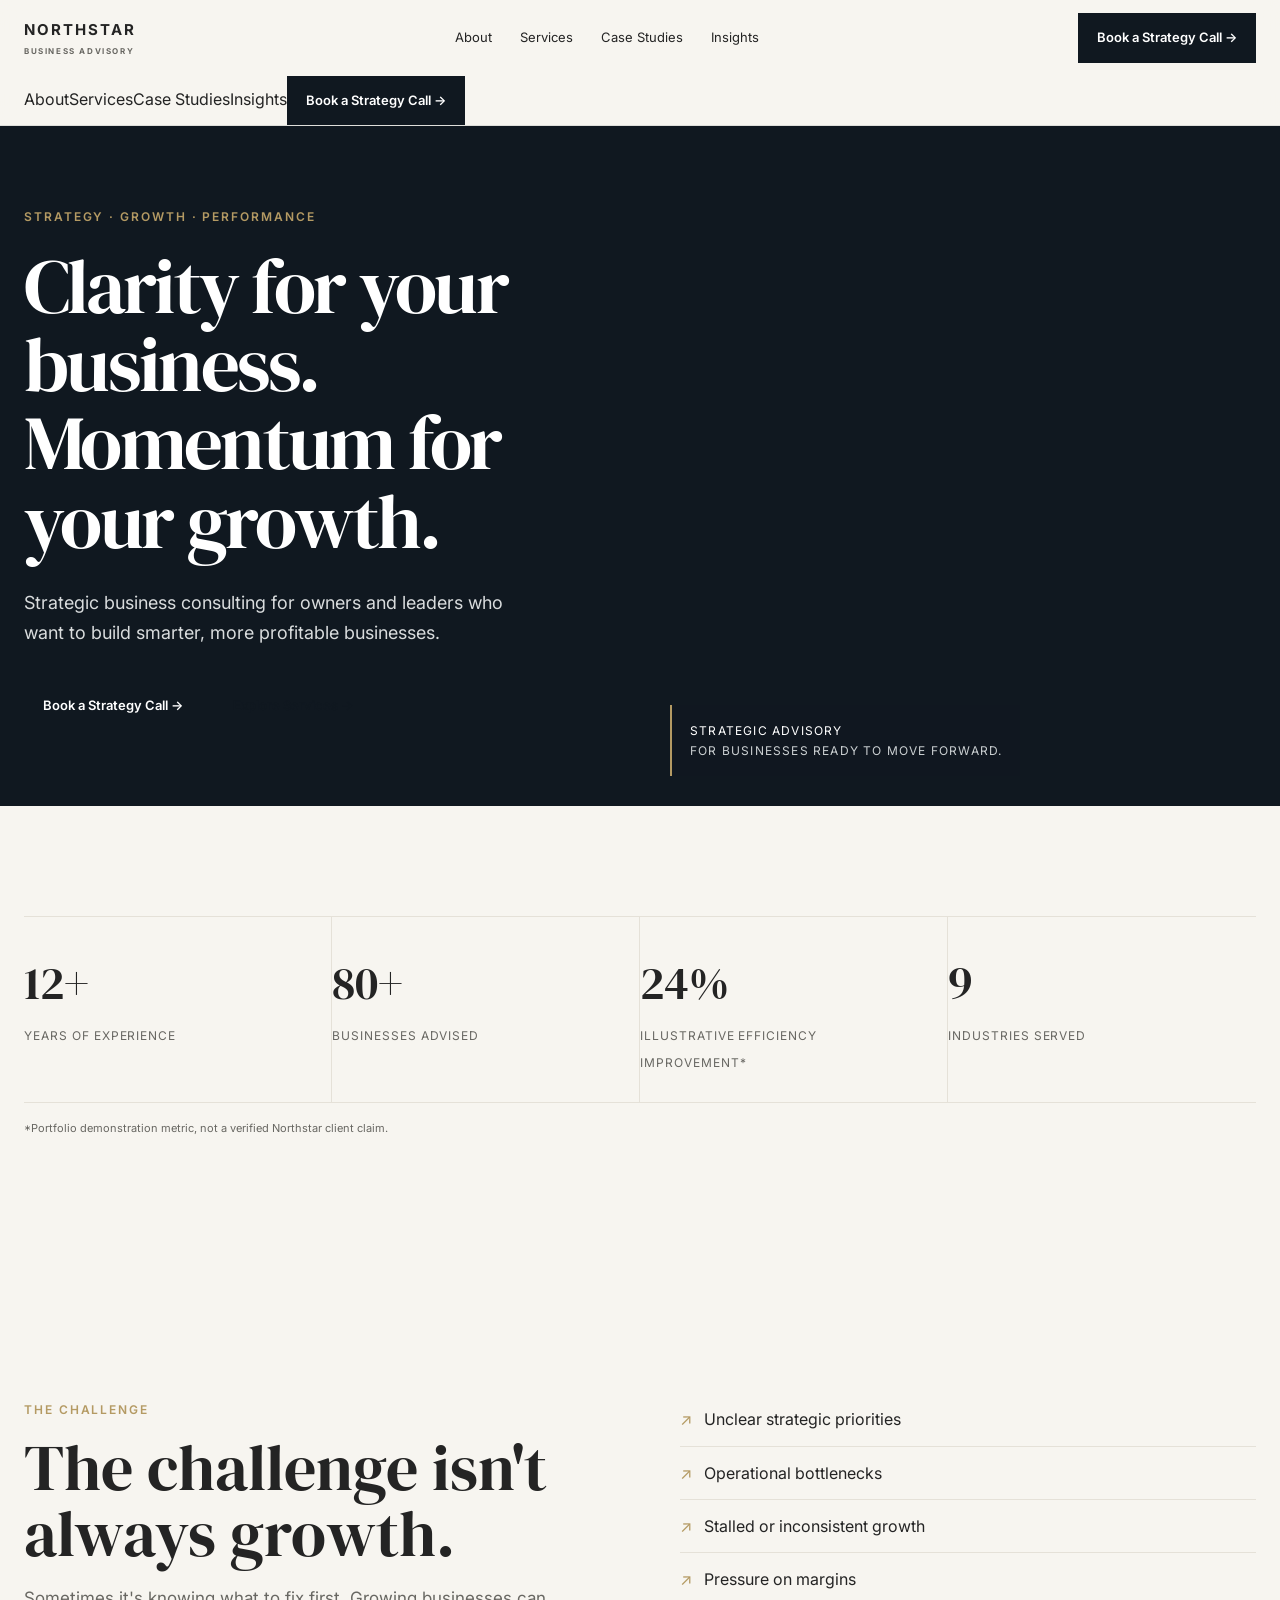
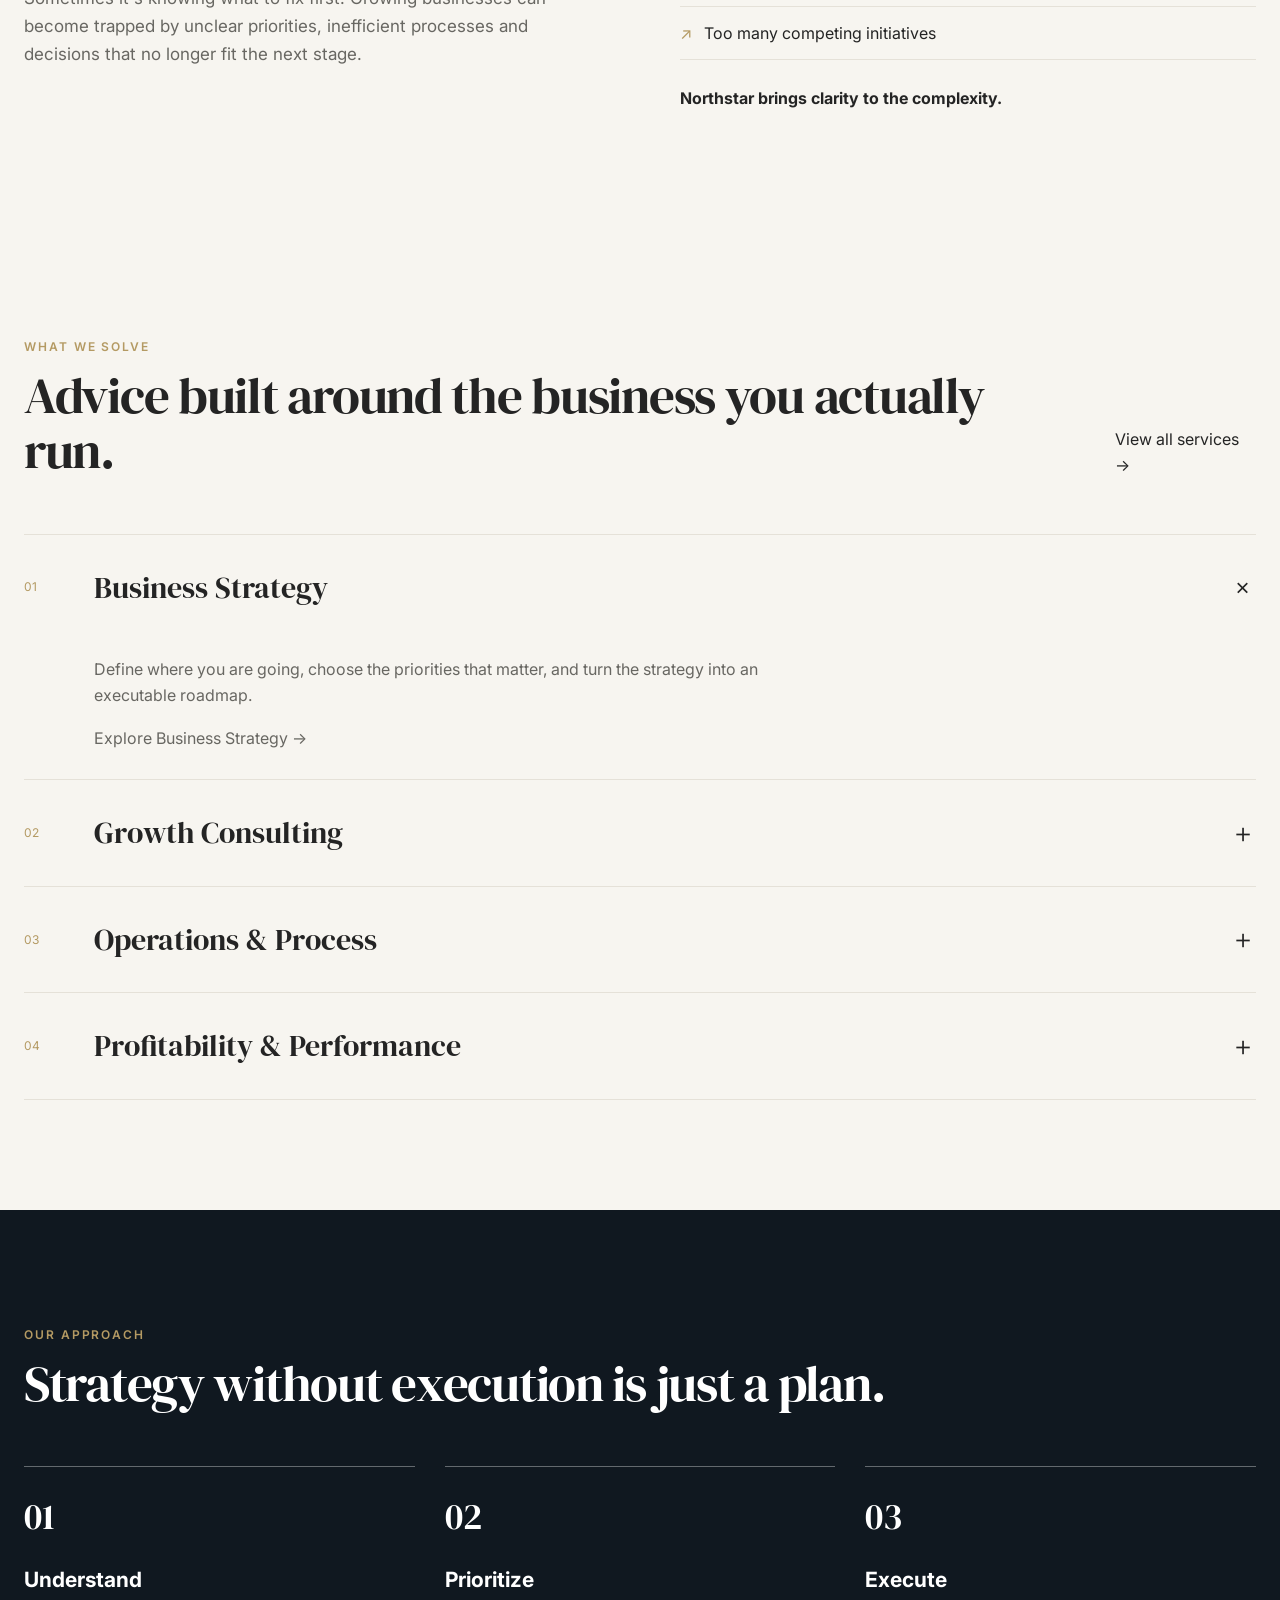
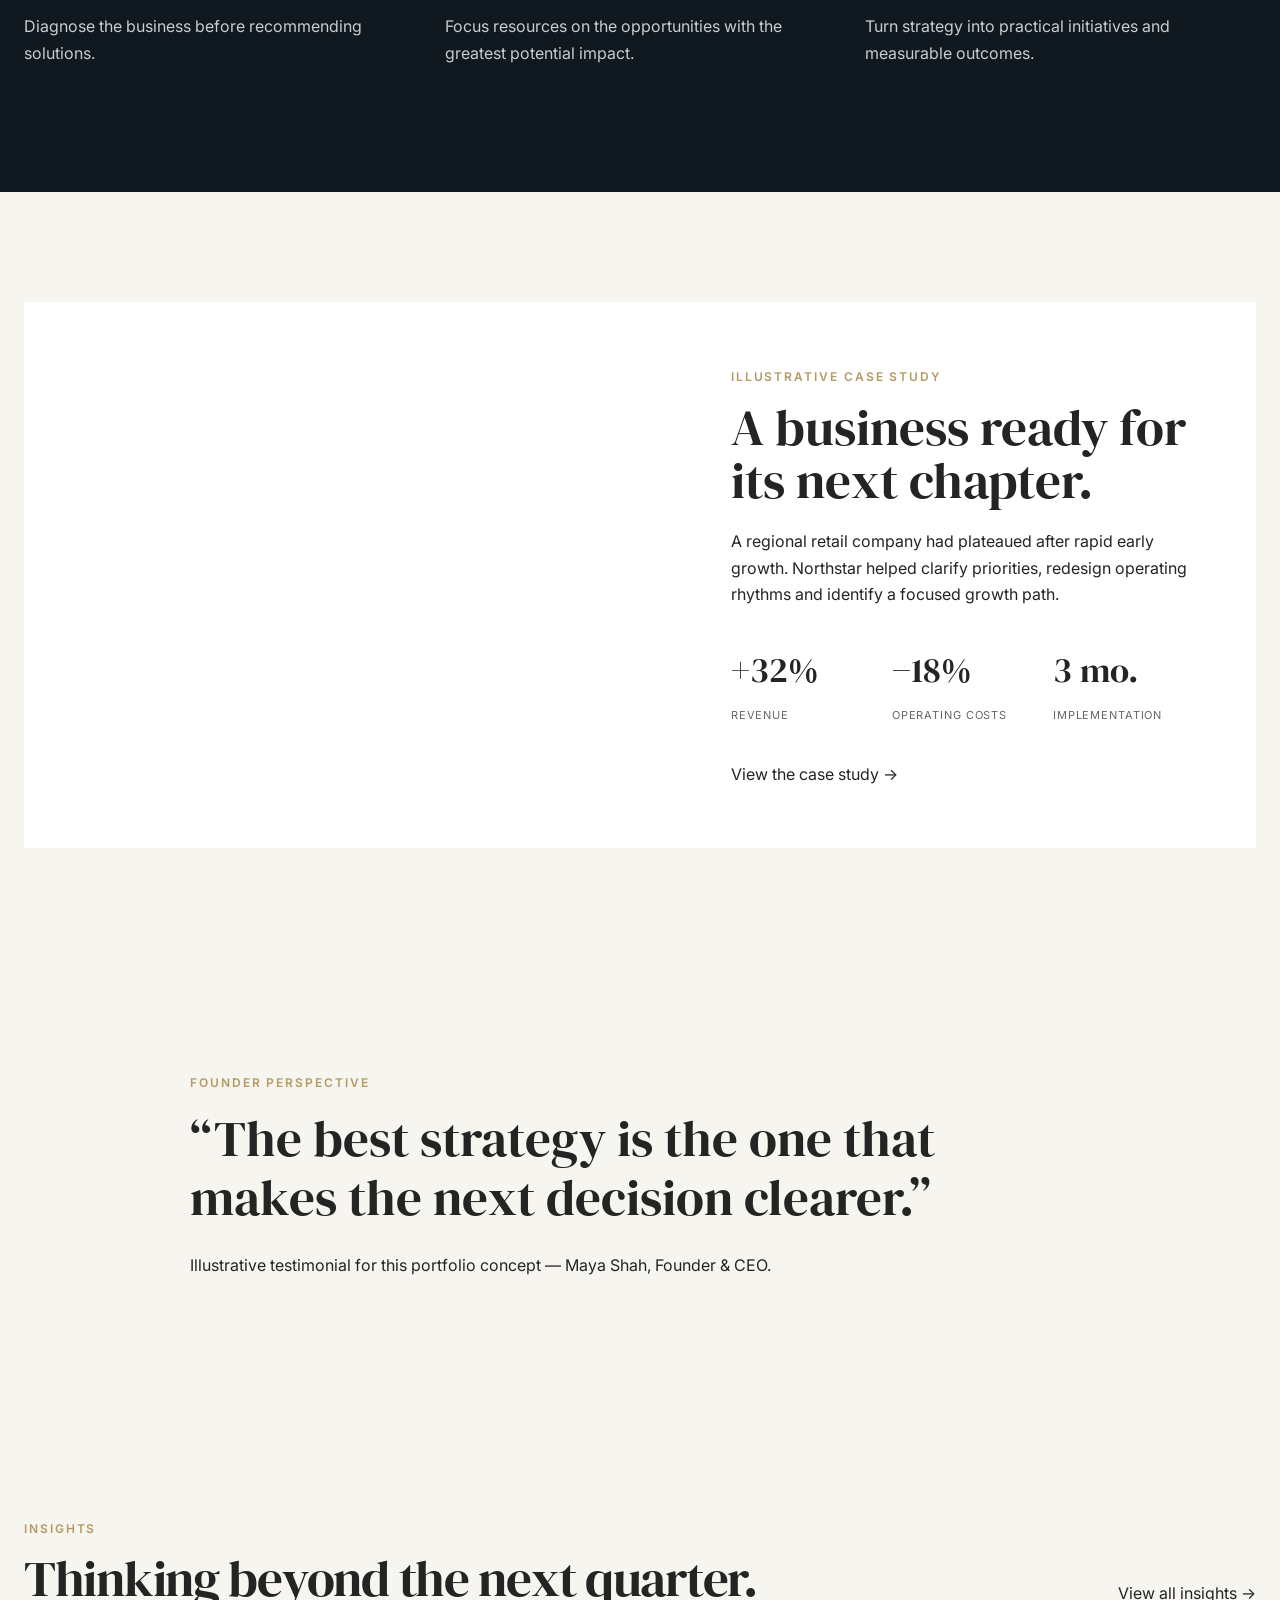
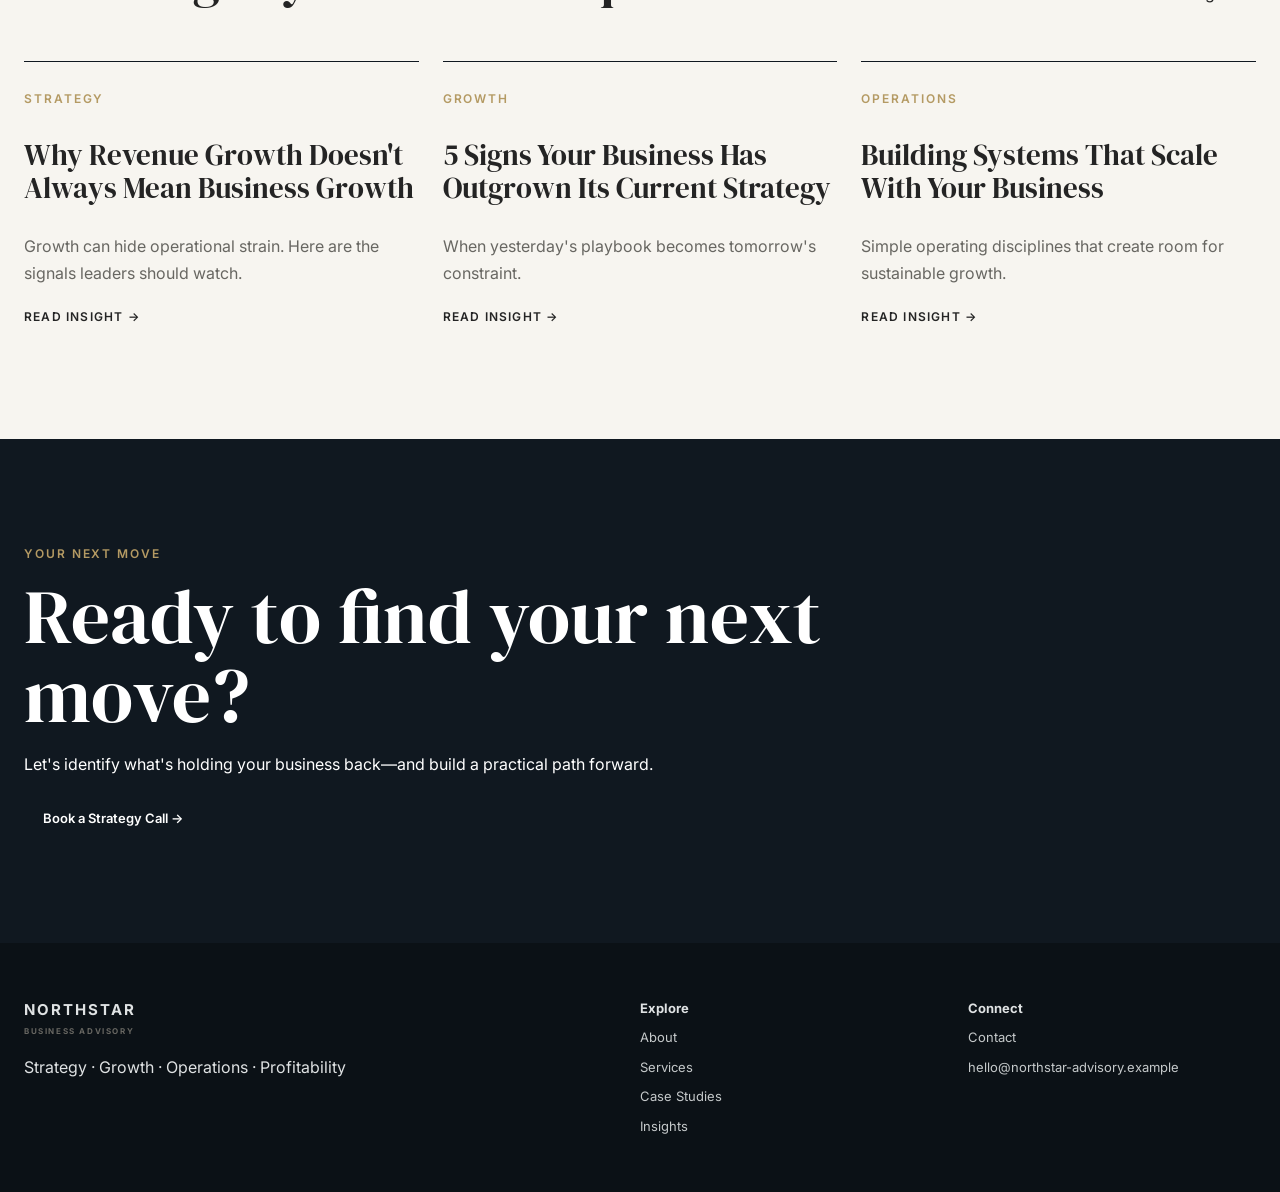
==== index.html @ f5d0fd10 "Add files via upload" ====
<!doctype html><html lang="en"><head><meta charset="utf-8"><meta name="viewport" content="width=device-width,initial-scale=1"><title>Home | Northstar Business Advisory</title><meta name="description" content="Strategic business consulting for growing businesses."><meta property="og:title" content="Home | Northstar Business Advisory"><meta property="og:description" content="Strategic guidance for ambitious businesses ready to move forward."><meta property="og:image" content="https://images.unsplash.com/photo-1497366811353-6870744d04b2?auto=format&fit=crop&w=1200&q=80"><link rel="icon" href="data:image/svg+xml,%3Csvg xmlns='http://www.w3.org/2000/svg' viewBox='0 0 100 100'%3E%3Crect width='100' height='100' fill='%23101820'/%3E%3Cpath d='M50 12l7 31 31 7-31 7-7 31-7-31-31-7 31-7z' fill='%23b49a63'/%3E%3C/svg%3E"><link rel="stylesheet" href="styles.css"></head><body><header class="site-nav"><div class="container nav-inner"><a class="brand" href="index.html">NORTHSTAR<small>BUSINESS ADVISORY</small></a><nav class="nav-links"><a href="about.html" class="">About</a><a href="services.html" class="">Services</a><a href="case-studies.html" class="">Case Studies</a><a href="insights.html" class="">Insights</a></nav><a class="nav-cta" href="contact.html">Book a Strategy Call →</a><button class="menu" aria-expanded="false" aria-label="Open menu">☰</button></div><div class="container mobile-menu"><a href="about.html">About</a><a href="services.html">Services</a><a href="case-studies.html">Case Studies</a><a href="insights.html">Insights</a><a class="btn" href="contact.html">Book a Strategy Call →</a></div></header><main><section class="hero"><div class="hero-grid"><div class="hero-copy"><div class="hero-copy-inner container"><span class="eyebrow">Strategy · Growth · Performance</span><h1 class="serif">Clarity for your business.<br>Momentum for your growth.</h1><p>Strategic business consulting for owners and leaders who want to build smarter, more profitable businesses.</p><div class="actions"><a class="btn" href="contact.html">Book a Strategy Call →</a><a class="btn secondary" href="services.html">Explore Services →</a></div></div></div><div class="hero-art"><div class="hero-tag">Strategic Advisory<br><span style="color:#cbd0d2">For businesses ready to move forward.</span></div></div></div></section><section class="section"><div class="container"><div class="stats"><div class="stat"><strong>12+</strong><span>Years of experience</span></div><div class="stat"><strong>80+</strong><span>Businesses advised</span></div><div class="stat"><strong>24%</strong><span>Illustrative efficiency improvement*</span></div><div class="stat"><strong>9</strong><span>Industries served</span></div></div><p class="footnote">*Portfolio demonstration metric, not a verified Northstar client claim.</p></div></section><section class="section"><div class="container problem"><div><span class="eyebrow">The challenge</span><h2 class="serif">The challenge isn't always growth.</h2><p>Sometimes it's knowing what to fix first. Growing businesses can become trapped by unclear priorities, inefficient processes and decisions that no longer fit the next stage.</p></div><div><ul><li>Unclear strategic priorities</li><li>Operational bottlenecks</li><li>Stalled or inconsistent growth</li><li>Pressure on margins</li><li>Too many competing initiatives</li></ul><strong>Northstar brings clarity to the complexity.</strong></div></div></section><section class="section"><div class="container"><div class="section-head"><div><span class="eyebrow">What we solve</span><h2 class="serif">Advice built around the business you actually run.</h2></div><a href="services.html">View all services →</a></div><div class="services"><div class="service" aria-expanded="true"><button type="button"><span class="num">01</span><h3>Business Strategy</h3><span class="arrow">＋</span></button><div class="service-panel"><p>Define where you are going, choose the priorities that matter, and turn the strategy into an executable roadmap.</p><a href="services.html">Explore Business Strategy →</a></div></div><div class="service" aria-expanded="false"><button type="button"><span class="num">02</span><h3>Growth Consulting</h3><span class="arrow">＋</span></button><div class="service-panel"><p>Identify the highest-leverage opportunities for revenue growth, market expansion and customer development.</p><a href="services.html">Explore Growth Consulting →</a></div></div><div class="service" aria-expanded="false"><button type="button"><span class="num">03</span><h3>Operations & Process</h3><span class="arrow">＋</span></button><div class="service-panel"><p>Build practical systems that reduce friction, improve accountability and make the business easier to scale.</p><a href="services.html">Explore Operations & Process →</a></div></div><div class="service" aria-expanded="false"><button type="button"><span class="num">04</span><h3>Profitability & Performance</h3><span class="arrow">＋</span></button><div class="service-panel"><p>Connect commercial decisions to the numbers that matter and uncover opportunities to strengthen margins.</p><a href="services.html">Explore Profitability & Performance →</a></div></div></div></div></section><section class="section dark"><div class="container"><div class="section-head"><div><span class="eyebrow">Our approach</span><h2 class="serif">Strategy without execution is just a plan.</h2></div></div><div class="steps"><div class="step"><strong>01</strong><h3>Understand</h3><p>Diagnose the business before recommending solutions.</p></div><div class="step"><strong>02</strong><h3>Prioritize</h3><p>Focus resources on the opportunities with the greatest potential impact.</p></div><div class="step"><strong>03</strong><h3>Execute</h3><p>Turn strategy into practical initiatives and measurable outcomes.</p></div></div></div></section><section class="section"><div class="container case"><div class="case-img"></div><div class="case-copy"><span class="eyebrow">Illustrative case study</span><h2 class="serif">A business ready for its next chapter.</h2><p>A regional retail company had plateaued after rapid early growth. Northstar helped clarify priorities, redesign operating rhythms and identify a focused growth path.</p><div class="case-results"><div><strong>+32%</strong><span>Revenue</span></div><div><strong>−18%</strong><span>Operating costs</span></div><div><strong>3 mo.</strong><span>Implementation</span></div></div><a href="case-studies.html">View the case study →</a></div></div></section><section class="section"><div class="container testimonial"><span class="eyebrow">Founder perspective</span><blockquote>“The best strategy is the one that makes the next decision clearer.”</blockquote><p>Illustrative testimonial for this portfolio concept — Maya Shah, Founder & CEO.</p></div></section><section class="section"><div class="container"><div class="section-head"><div><span class="eyebrow">Insights</span><h2 class="serif">Thinking beyond the next quarter.</h2></div><a href="insights.html">View all insights →</a></div><div class="articles"><article class="article"><span class="eyebrow">Strategy</span><h3>Why Revenue Growth Doesn't Always Mean Business Growth</h3><p>Growth can hide operational strain. Here are the signals leaders should watch.</p><a href="insights.html">Read insight →</a></article><article class="article"><span class="eyebrow">Growth</span><h3>5 Signs Your Business Has Outgrown Its Current Strategy</h3><p>When yesterday's playbook becomes tomorrow's constraint.</p><a href="insights.html">Read insight →</a></article><article class="article"><span class="eyebrow">Operations</span><h3>Building Systems That Scale With Your Business</h3><p>Simple operating disciplines that create room for sustainable growth.</p><a href="insights.html">Read insight →</a></article></div></div></section><section class="cta"><div class="container"><span class="eyebrow">Your next move</span><h2>Ready to find your next move?</h2><p>Let's identify what's holding your business back—and build a practical path forward.</p><a class="btn" href="contact.html">Book a Strategy Call →</a></div></section></main><footer class="footer"><div class="container footer-grid"><div><div class="brand">NORTHSTAR<small>BUSINESS ADVISORY</small></div><p>Strategy · Growth · Operations · Profitability</p></div><div class="footer-links"><strong>Explore</strong><a href="about.html">About</a><a href="services.html">Services</a><a href="case-studies.html">Case Studies</a><a href="insights.html">Insights</a></div><div class="footer-links"><strong>Connect</strong><a href="contact.html">Contact</a><a href="mailto:hello@northstar-advisory.example">hello@northstar-advisory.example</a></div></div></footer><script src="script.js"></script></body></html>
---- styles.css ----
@import url('https://fonts.googleapis.com/css2?family=DM+Serif+Display&family=Inter:wght@400;500;600;700&display=swap');
:root{--ink:#101820;--ivory:#f7f5f0;--stone:#e5e1d8;--gold:#b49a63;--text:#242424;--muted:#686762;--white:#fff;--max:1280px}*{box-sizing:border-box}html{scroll-behavior:smooth}body{margin:0;background:var(--ivory);color:var(--text);font-family:Inter,system-ui,sans-serif;line-height:1.65}a{color:inherit;text-decoration:none}button,input,select,textarea{font:inherit}.container{width:min(calc(100% - 48px),var(--max));margin:auto}.eyebrow{font-size:12px;letter-spacing:.16em;text-transform:uppercase;color:var(--gold);font-weight:600}.serif{font-family:'DM Serif Display',Georgia,serif}.site-nav{position:sticky;top:0;z-index:50;background:rgba(247,245,240,.94);backdrop-filter:blur(14px);border-bottom:1px solid rgba(16,24,32,.1)}.nav-inner{height:76px;display:flex;align-items:center;justify-content:space-between;gap:24px}.brand{font-weight:700;letter-spacing:.13em;font-size:15px}.brand small{display:block;font-size:8px;letter-spacing:.2em;color:var(--muted);margin-top:2px}.nav-links{display:flex;gap:28px;font-size:13px}.nav-links a:hover{color:var(--gold)}.nav-cta,.btn{display:inline-flex;align-items:center;justify-content:center;gap:10px;padding:13px 18px;background:var(--ink);color:#fff;border:1px solid var(--ink);font-size:13px;font-weight:600;cursor:pointer;transition:.25s}.btn:hover,.nav-cta:hover{transform:translateY(-2px);background:#1d2b36}.btn.secondary{background:transparent;color:var(--ink)}.btn.secondary:hover{background:var(--ink);color:#fff}.menu{display:none;background:none;border:0;font-size:26px}.hero{background:var(--ink);color:#fff;min-height:680px}.hero-grid{display:grid;grid-template-columns:1fr 1fr;min-height:680px}.hero-copy{display:flex;align-items:center;padding:72px 7vw 72px 0}.hero-copy h1{font-size:clamp(52px,6vw,88px);line-height:1.02;font-weight:400;margin:18px 0 28px;letter-spacing:-.035em}.hero-copy p{max-width:580px;color:#d9dcdd;font-size:18px}.actions{display:flex;gap:12px;flex-wrap:wrap;margin-top:34px}.hero-art{background:url('https://images.unsplash.com/photo-1497366811353-6870744d04b2?auto=format&fit=crop&w=1400&q=85') center/cover;position:relative}.hero-art:after{content:'';position:absolute;inset:0;background:linear-gradient(90deg,rgba(16,24,32,.45),rgba(16,24,32,.08))}.hero-tag{position:absolute;z-index:2;left:30px;bottom:30px;padding:16px 18px;border-left:2px solid var(--gold);background:rgba(16,24,32,.78);font-size:12px;letter-spacing:.1em;text-transform:uppercase}.section{padding:110px 0}.section.dark{background:var(--ink);color:#fff}.section-head{display:flex;justify-content:space-between;gap:50px;align-items:end;margin-bottom:55px}.section-head h2{font-size:clamp(38px,4vw,58px);line-height:1.08;font-weight:400;margin:10px 0 0;letter-spacing:-.025em}.section-head p{max-width:520px;color:var(--muted)}.stats{display:grid;grid-template-columns:repeat(4,1fr);border-top:1px solid var(--stone);border-bottom:1px solid var(--stone)}.stat{padding:28px 20px 28px 0;border-right:1px solid var(--stone)}.stat:last-child{border:0}.stat strong{display:block;font-family:'DM Serif Display';font-size:46px;font-weight:400}.stat span{font-size:12px;color:var(--muted);text-transform:uppercase;letter-spacing:.08em}.footnote{font-size:11px;color:var(--muted);margin-top:16px}.problem{display:grid;grid-template-columns:1fr 1fr;gap:80px;align-items:center}.problem h2{font-size:clamp(42px,5vw,70px);line-height:1.03;font-weight:400;margin:14px 0}.problem p{color:var(--muted);font-size:17px}.problem ul{list-style:none;padding:0;margin:25px 0}.problem li{padding:13px 0;border-bottom:1px solid var(--stone)}.problem li:before{content:'↗';color:var(--gold);margin-right:12px}.services{border-top:1px solid var(--stone)}.service{border-bottom:1px solid var(--stone)}.service button{width:100%;padding:28px 0;background:none;border:0;display:grid;grid-template-columns:70px 1fr auto;text-align:left;cursor:pointer;color:inherit;align-items:center}.service .num{color:var(--gold);font-size:12px}.service h3{margin:0;font-family:'DM Serif Display';font-size:30px;font-weight:400}.arrow{font-size:26px;transition:transform .3s}.service[aria-expanded=true] .arrow{transform:rotate(45deg)}.service-panel{display:none;padding:0 70px 28px 70px;color:var(--muted);max-width:850px}.service[aria-expanded=true] .service-panel{display:block}.steps{display:grid;grid-template-columns:repeat(3,1fr);gap:30px}.step{padding-top:20px;border-top:1px solid rgba(255,255,255,.35)}.step strong{font-family:'DM Serif Display';font-size:36px;font-weight:400}.step h3{font-size:21px;margin:16px 0 6px}.step p{color:#c9cdce}.case{display:grid;grid-template-columns:1.05fr .95fr;background:var(--white)}.case-img{min-height:500px;background:url('https://images.unsplash.com/photo-1497366754035-f200968a6e72?auto=format&fit=crop&w=1200&q=85') center/cover}.case-copy{padding:60px}.case-copy h2{font-size:clamp(38px,4vw,58px);line-height:1.05;font-weight:400;margin:12px 0 20px}.case-results{display:grid;grid-template-columns:repeat(3,1fr);gap:18px;margin:35px 0}.case-results strong{font-family:'DM Serif Display';font-size:35px;font-weight:400;display:block}.case-results span{font-size:11px;text-transform:uppercase;letter-spacing:.08em;color:var(--muted)}.testimonial{max-width:900px}.testimonial blockquote{font-family:'DM Serif Display';font-size:clamp(34px,4vw,54px);line-height:1.15;margin:15px 0 25px}.articles{display:grid;grid-template-columns:repeat(3,1fr);gap:24px}.article{border-top:1px solid var(--ink);padding-top:22px}.article h3{font-family:'DM Serif Display';font-size:29px;font-weight:400;line-height:1.12}.article p{color:var(--muted)}.article a{font-size:12px;text-transform:uppercase;letter-spacing:.1em;font-weight:600}.cta{background:var(--ink);color:#fff;padding:100px 0}.cta h2{font-family:'DM Serif Display';font-size:clamp(48px,6vw,78px);line-height:1.03;font-weight:400;max-width:800px;margin:12px 0}.form-wrap{display:grid;grid-template-columns:.8fr 1.2fr;gap:70px}.form{background:#fff;padding:42px}.field{margin-bottom:20px}.field label{display:block;font-size:12px;text-transform:uppercase;letter-spacing:.08em;margin-bottom:7px}.field input,.field select,.field textarea{width:100%;border:1px solid var(--stone);background:var(--ivory);padding:13px 14px;outline:0}.field textarea{min-height:130px;resize:vertical}.footer{background:#0b1116;color:#dfe2e3;padding:55px 0}.footer-grid{display:grid;grid-template-columns:2fr 1fr 1fr;gap:40px}.footer a{color:#c5c9ca}.footer a:hover{color:#fff}.footer-links{display:flex;flex-direction:column;gap:8px;font-size:13px}.page-hero{background:var(--ink);color:#fff;padding:100px 0}.page-hero h1{font-family:'DM Serif Display';font-weight:400;font-size:clamp(52px,7vw,90px);line-height:1;margin:14px 0;max-width:950px}.page-hero p{max-width:650px;color:#cdd1d2;font-size:18px}.two-col{display:grid;grid-template-columns:1fr 1fr;gap:90px}.two-col h2{font-family:'DM Serif Display';font-weight:400;font-size:52px;line-height:1.05}.list{border-top:1px solid var(--stone)}.list-row{padding:24px 0;border-bottom:1px solid var(--stone);display:flex;justify-content:space-between;gap:30px}.case-grid{display:grid;grid-template-columns:repeat(2,1fr);gap:28px}.case-card{background:#fff}.case-card img{width:100%;height:310px;object-fit:cover}.case-card div{padding:28px}.case-card h3{font-family:'DM Serif Display';font-size:32px;font-weight:400;line-height:1.1}.notice{display:none;background:#eef3ec;border:1px solid #cad7c6;padding:16px;margin-bottom:20px}.notice.show{display:block}.mobile-only{display:none}
@media(max-width:1100px) and (min-width:901px){.hero-copy{padding:64px 0}.hero-copy-inner{width:min(calc(100% - 48px),620px);margin-left:max(24px,calc((100vw - var(--max))/2));margin-right:24px}.hero-copy h1{font-size:62px;max-width:600px}}
@media(max-width:900px){.container{width:min(calc(100% - 40px),var(--max))}.nav-links,.nav-cta{display:none}.menu{display:block}.mobile-menu{display:none;padding:20px 0 28px;border-top:1px solid var(--stone)}.mobile-menu.open{display:flex;flex-direction:column;gap:18px}.mobile-menu .btn{margin-top:4px}.hero-grid{grid-template-columns:1fr}.hero-copy{padding:80px 0}.hero{min-height:auto}.hero-grid,.hero-art{min-height:560px}.stats{grid-template-columns:repeat(2,1fr)}.stat{border-bottom:1px solid var(--stone);padding:24px 12px 24px 0}.problem,.two-col,.form-wrap,.case{grid-template-columns:1fr;gap:45px}.steps,.articles,.case-grid{grid-template-columns:1fr}.section{padding:80px 0}.section-head{display:block}.case-img{min-height:340px}.case-copy{padding:38px 28px}.service button{grid-template-columns:45px 1fr auto}.service-panel{padding:0 45px 25px}.footer-grid{grid-template-columns:1fr 1fr}.page-hero{padding:75px 0}.mobile-only{display:block}}
@media(max-width:600px){.container{width:min(calc(100% - 32px),var(--max))}.hero-copy h1{font-size:48px}.hero-art{min-height:390px}.stats{grid-template-columns:1fr 1fr}.stat strong{font-size:38px}.case-results{grid-template-columns:1fr}.form{padding:25px 20px}.footer-grid{grid-template-columns:1fr}.page-hero h1{font-size:52px}}
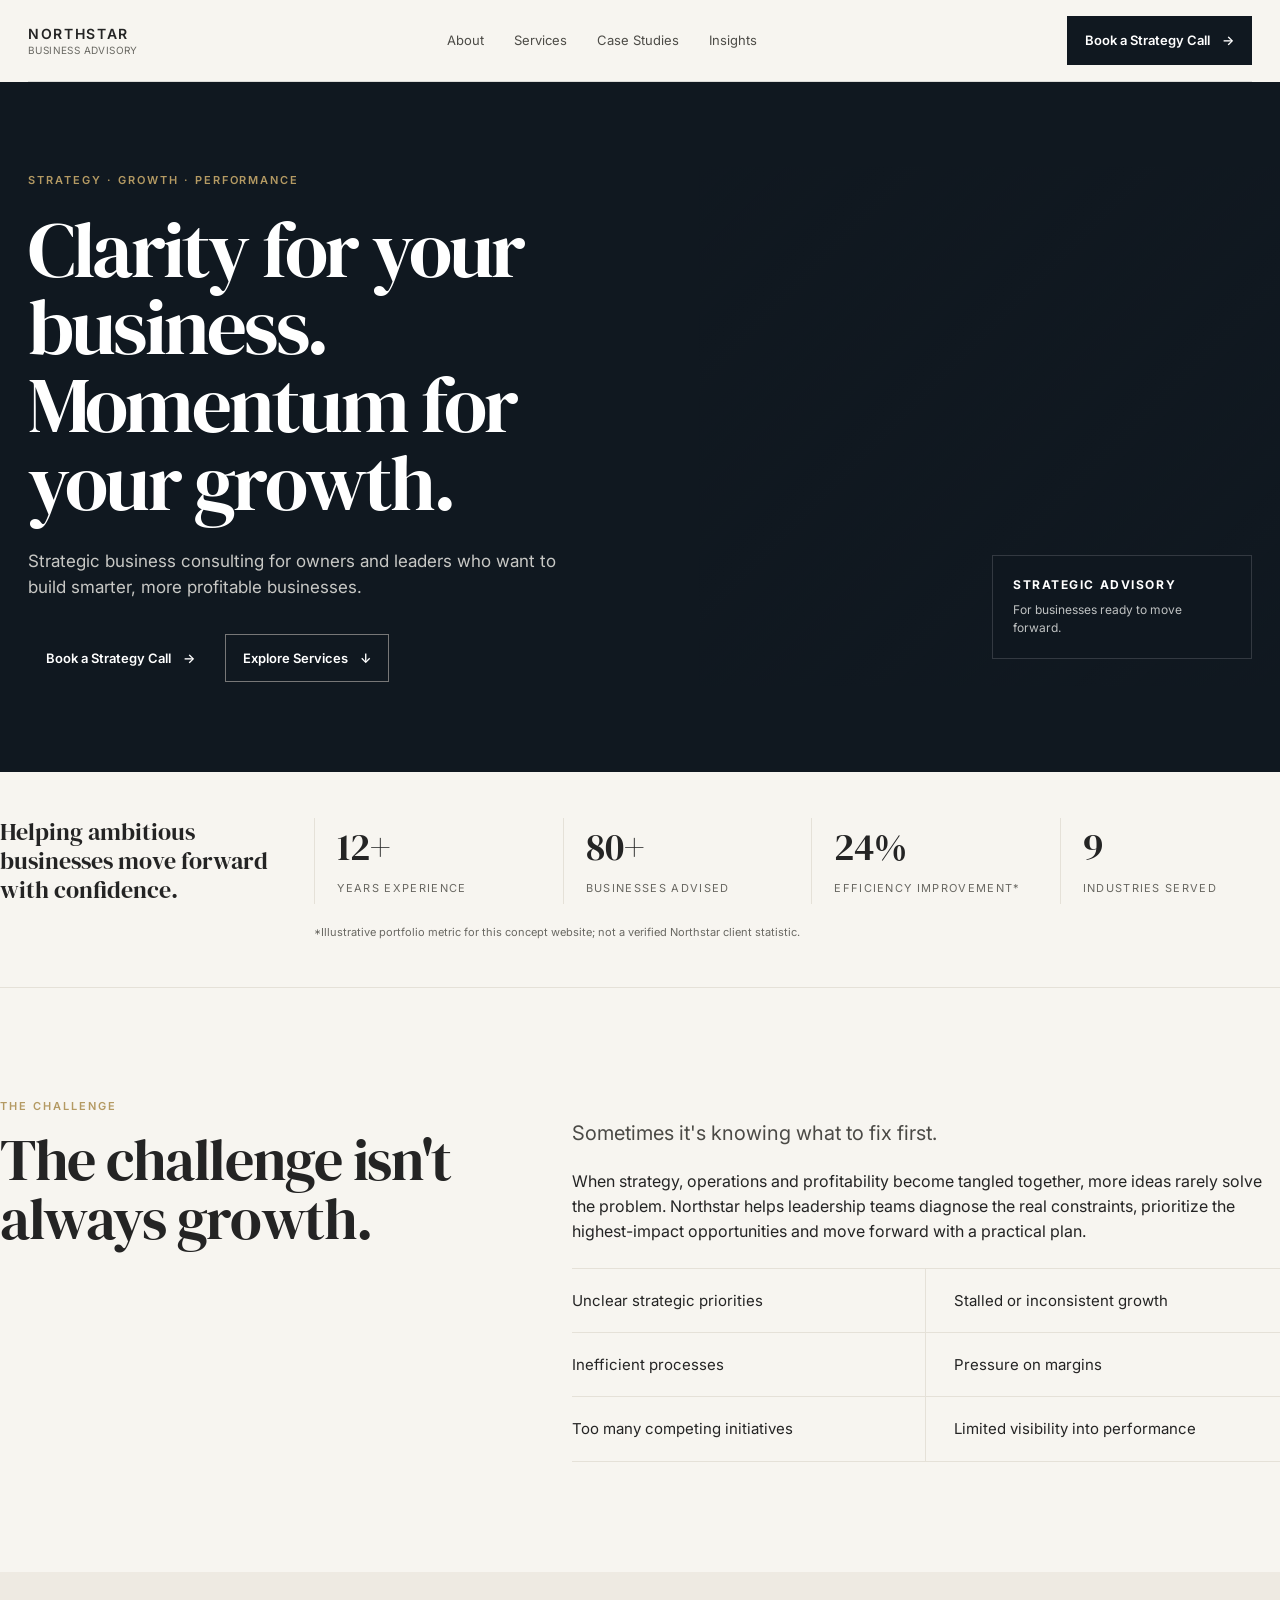
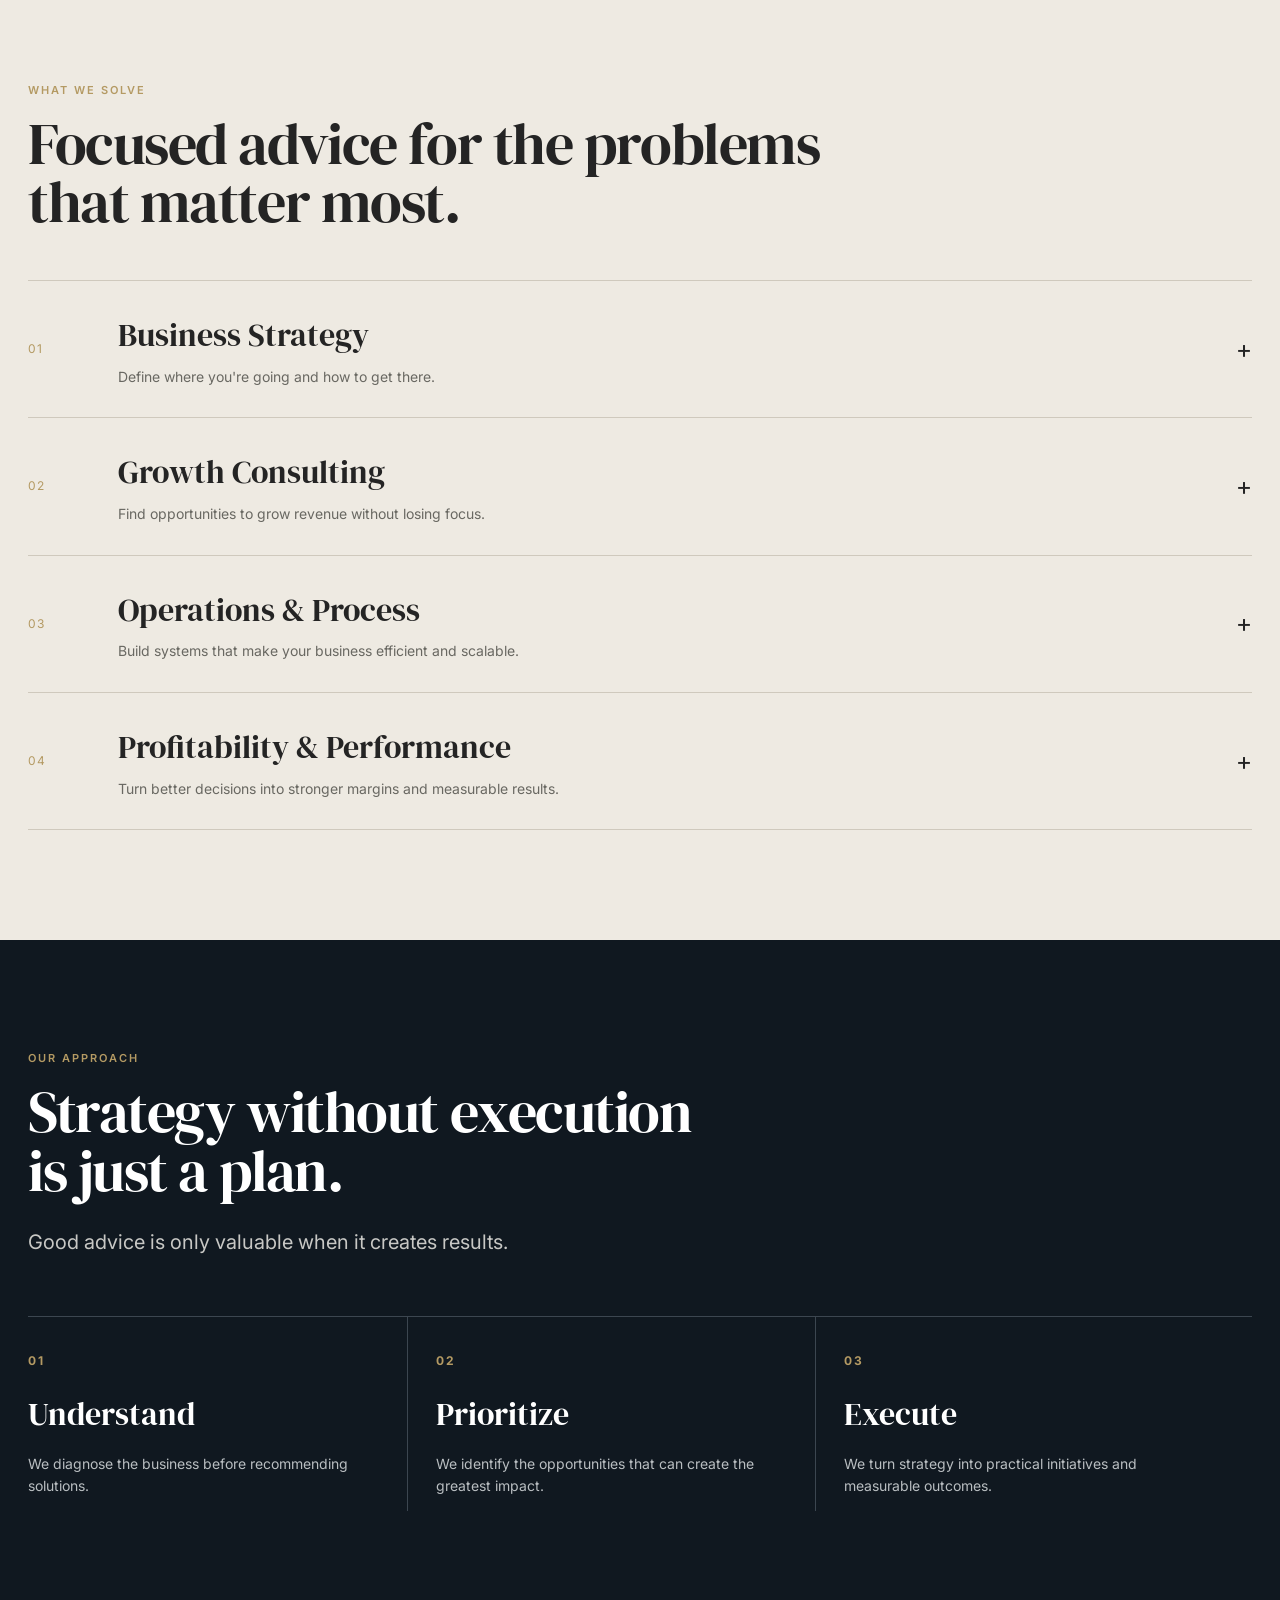
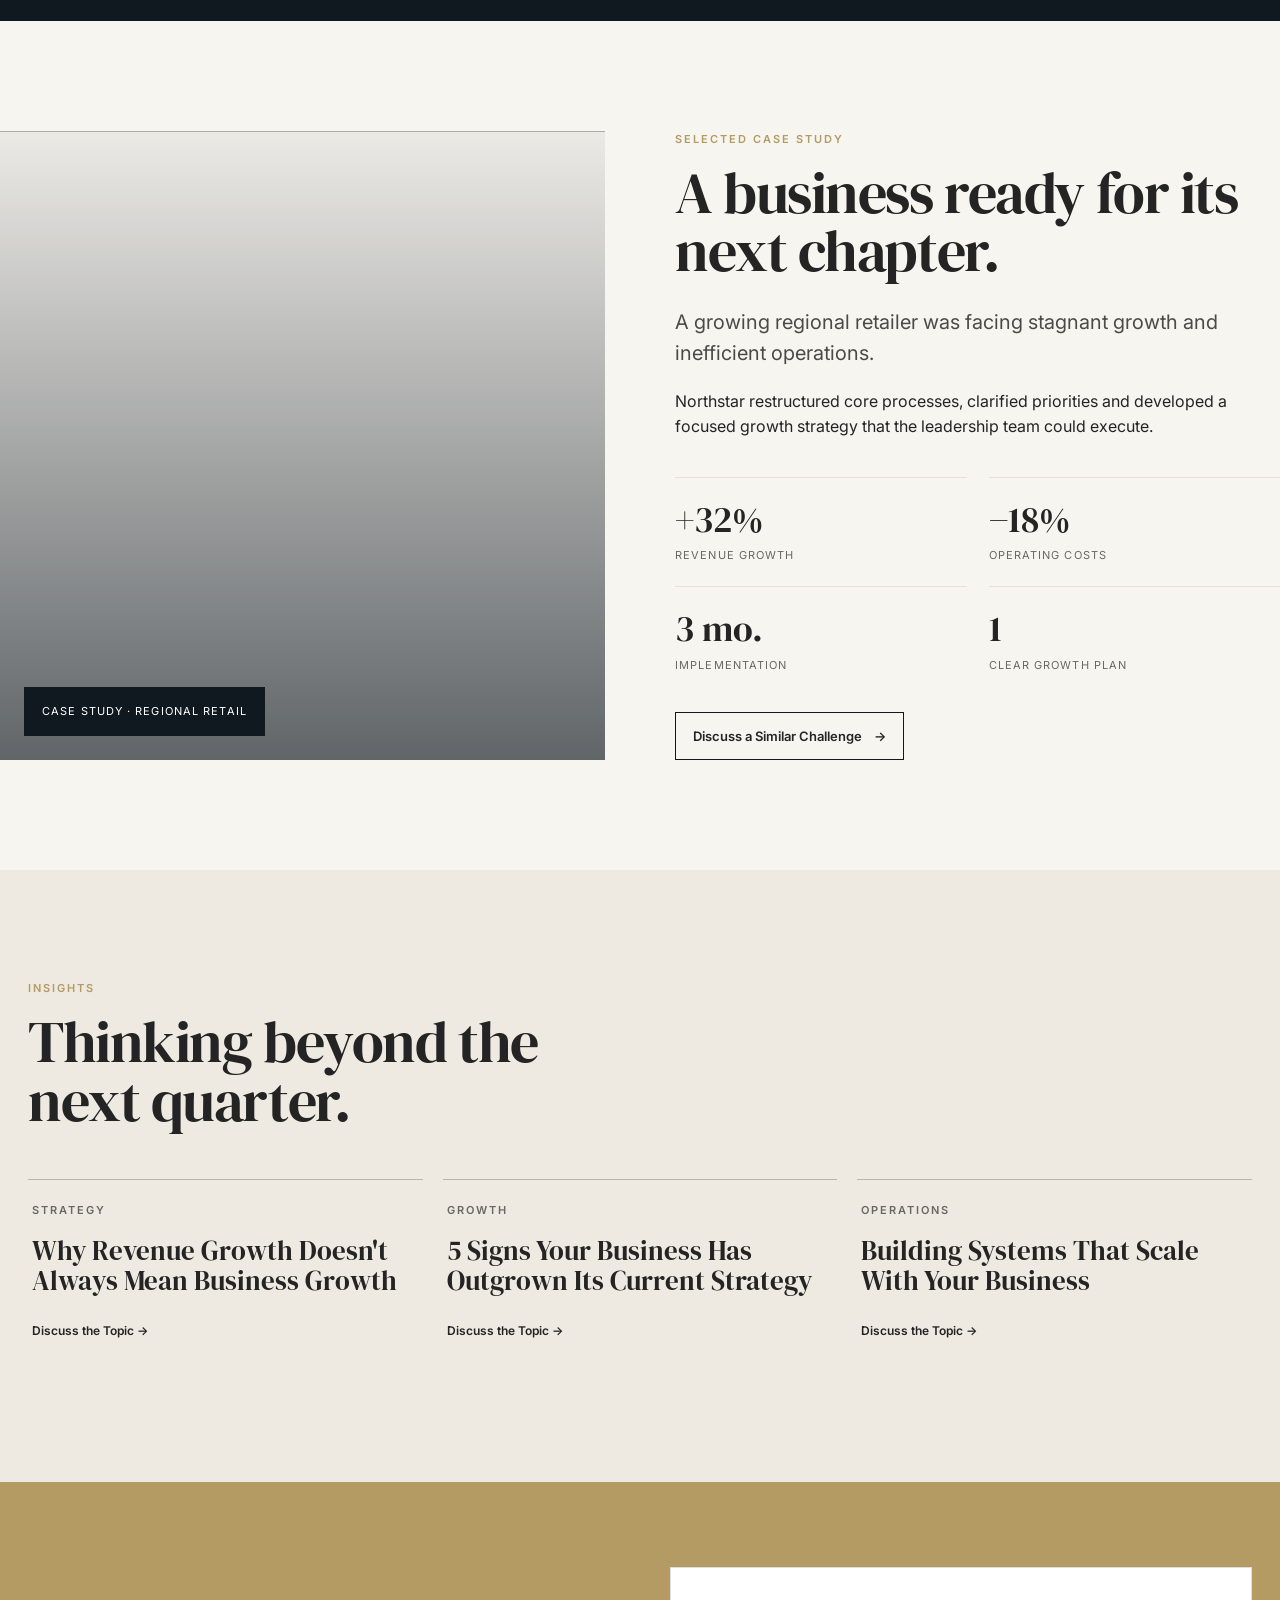
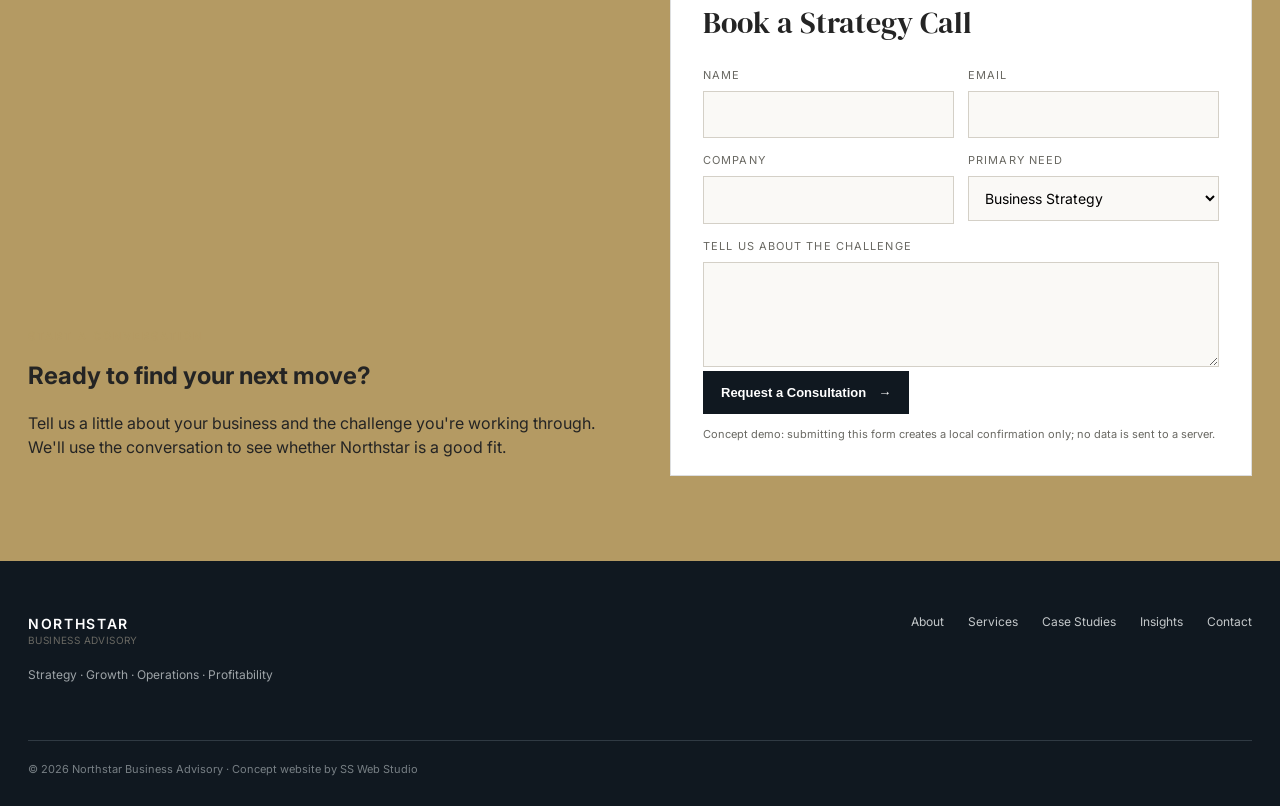
==== commit 8cb03c6a: "Update index.html" ====
--- a/index.html
+++ b/index.html
@@ -1 +1,1932 @@
-<!doctype html><html lang="en"><head><meta charset="utf-8"><meta name="viewport" content="width=device-width,initial-scale=1"><title>Home | Northstar Business Advisory</title><meta name="description" content="Strategic business consulting for growing businesses."><meta property="og:title" content="Home | Northstar Business Advisory"><meta property="og:description" content="Strategic guidance for ambitious businesses ready to move forward."><meta property="og:image" content="https://images.unsplash.com/photo-1497366811353-6870744d04b2?auto=format&fit=crop&w=1200&q=80"><link rel="icon" href="data:image/svg+xml,%3Csvg xmlns='http://www.w3.org/2000/svg' viewBox='0 0 100 100'%3E%3Crect width='100' height='100' fill='%23101820'/%3E%3Cpath d='M50 12l7 31 31 7-31 7-7 31-7-31-31-7 31-7z' fill='%23b49a63'/%3E%3C/svg%3E"><link rel="stylesheet" href="styles.css"></head><body><header class="site-nav"><div class="container nav-inner"><a class="brand" href="index.html">NORTHSTAR<small>BUSINESS ADVISORY</small></a><nav class="nav-links"><a href="about.html" class="">About</a><a href="services.html" class="">Services</a><a href="case-studies.html" class="">Case Studies</a><a href="insights.html" class="">Insights</a></nav><a class="nav-cta" href="contact.html">Book a Strategy Call →</a><button class="menu" aria-expanded="false" aria-label="Open menu">☰</button></div><div class="container mobile-menu"><a href="about.html">About</a><a href="services.html">Services</a><a href="case-studies.html">Case Studies</a><a href="insights.html">Insights</a><a class="btn" href="contact.html">Book a Strategy Call →</a></div></header><main><section class="hero"><div class="hero-grid"><div class="hero-copy"><div class="hero-copy-inner container"><span class="eyebrow">Strategy · Growth · Performance</span><h1 class="serif">Clarity for your business.<br>Momentum for your growth.</h1><p>Strategic business consulting for owners and leaders who want to build smarter, more profitable businesses.</p><div class="actions"><a class="btn" href="contact.html">Book a Strategy Call →</a><a class="btn secondary" href="services.html">Explore Services →</a></div></div></div><div class="hero-art"><div class="hero-tag">Strategic Advisory<br><span style="color:#cbd0d2">For businesses ready to move forward.</span></div></div></div></section><section class="section"><div class="container"><div class="stats"><div class="stat"><strong>12+</strong><span>Years of experience</span></div><div class="stat"><strong>80+</strong><span>Businesses advised</span></div><div class="stat"><strong>24%</strong><span>Illustrative efficiency improvement*</span></div><div class="stat"><strong>9</strong><span>Industries served</span></div></div><p class="footnote">*Portfolio demonstration metric, not a verified Northstar client claim.</p></div></section><section class="section"><div class="container problem"><div><span class="eyebrow">The challenge</span><h2 class="serif">The challenge isn't always growth.</h2><p>Sometimes it's knowing what to fix first. Growing businesses can become trapped by unclear priorities, inefficient processes and decisions that no longer fit the next stage.</p></div><div><ul><li>Unclear strategic priorities</li><li>Operational bottlenecks</li><li>Stalled or inconsistent growth</li><li>Pressure on margins</li><li>Too many competing initiatives</li></ul><strong>Northstar brings clarity to the complexity.</strong></div></div></section><section class="section"><div class="container"><div class="section-head"><div><span class="eyebrow">What we solve</span><h2 class="serif">Advice built around the business you actually run.</h2></div><a href="services.html">View all services →</a></div><div class="services"><div class="service" aria-expanded="true"><button type="button"><span class="num">01</span><h3>Business Strategy</h3><span class="arrow">＋</span></button><div class="service-panel"><p>Define where you are going, choose the priorities that matter, and turn the strategy into an executable roadmap.</p><a href="services.html">Explore Business Strategy →</a></div></div><div class="service" aria-expanded="false"><button type="button"><span class="num">02</span><h3>Growth Consulting</h3><span class="arrow">＋</span></button><div class="service-panel"><p>Identify the highest-leverage opportunities for revenue growth, market expansion and customer development.</p><a href="services.html">Explore Growth Consulting →</a></div></div><div class="service" aria-expanded="false"><button type="button"><span class="num">03</span><h3>Operations & Process</h3><span class="arrow">＋</span></button><div class="service-panel"><p>Build practical systems that reduce friction, improve accountability and make the business easier to scale.</p><a href="services.html">Explore Operations & Process →</a></div></div><div class="service" aria-expanded="false"><button type="button"><span class="num">04</span><h3>Profitability & Performance</h3><span class="arrow">＋</span></button><div class="service-panel"><p>Connect commercial decisions to the numbers that matter and uncover opportunities to strengthen margins.</p><a href="services.html">Explore Profitability & Performance →</a></div></div></div></div></section><section class="section dark"><div class="container"><div class="section-head"><div><span class="eyebrow">Our approach</span><h2 class="serif">Strategy without execution is just a plan.</h2></div></div><div class="steps"><div class="step"><strong>01</strong><h3>Understand</h3><p>Diagnose the business before recommending solutions.</p></div><div class="step"><strong>02</strong><h3>Prioritize</h3><p>Focus resources on the opportunities with the greatest potential impact.</p></div><div class="step"><strong>03</strong><h3>Execute</h3><p>Turn strategy into practical initiatives and measurable outcomes.</p></div></div></div></section><section class="section"><div class="container case"><div class="case-img"></div><div class="case-copy"><span class="eyebrow">Illustrative case study</span><h2 class="serif">A business ready for its next chapter.</h2><p>A regional retail company had plateaued after rapid early growth. Northstar helped clarify priorities, redesign operating rhythms and identify a focused growth path.</p><div class="case-results"><div><strong>+32%</strong><span>Revenue</span></div><div><strong>−18%</strong><span>Operating costs</span></div><div><strong>3 mo.</strong><span>Implementation</span></div></div><a href="case-studies.html">View the case study →</a></div></div></section><section class="section"><div class="container testimonial"><span class="eyebrow">Founder perspective</span><blockquote>“The best strategy is the one that makes the next decision clearer.”</blockquote><p>Illustrative testimonial for this portfolio concept — Maya Shah, Founder & CEO.</p></div></section><section class="section"><div class="container"><div class="section-head"><div><span class="eyebrow">Insights</span><h2 class="serif">Thinking beyond the next quarter.</h2></div><a href="insights.html">View all insights →</a></div><div class="articles"><article class="article"><span class="eyebrow">Strategy</span><h3>Why Revenue Growth Doesn't Always Mean Business Growth</h3><p>Growth can hide operational strain. Here are the signals leaders should watch.</p><a href="insights.html">Read insight →</a></article><article class="article"><span class="eyebrow">Growth</span><h3>5 Signs Your Business Has Outgrown Its Current Strategy</h3><p>When yesterday's playbook becomes tomorrow's constraint.</p><a href="insights.html">Read insight →</a></article><article class="article"><span class="eyebrow">Operations</span><h3>Building Systems That Scale With Your Business</h3><p>Simple operating disciplines that create room for sustainable growth.</p><a href="insights.html">Read insight →</a></article></div></div></section><section class="cta"><div class="container"><span class="eyebrow">Your next move</span><h2>Ready to find your next move?</h2><p>Let's identify what's holding your business back—and build a practical path forward.</p><a class="btn" href="contact.html">Book a Strategy Call →</a></div></section></main><footer class="footer"><div class="container footer-grid"><div><div class="brand">NORTHSTAR<small>BUSINESS ADVISORY</small></div><p>Strategy · Growth · Operations · Profitability</p></div><div class="footer-links"><strong>Explore</strong><a href="about.html">About</a><a href="services.html">Services</a><a href="case-studies.html">Case Studies</a><a href="insights.html">Insights</a></div><div class="footer-links"><strong>Connect</strong><a href="contact.html">Contact</a><a href="mailto:hello@northstar-advisory.example">hello@northstar-advisory.example</a></div></div></footer><script src="script.js"></script></body></html>+<!doctype html>
+<html lang="en">
+<head>
+<meta charset="utf-8">
+<meta name="viewport" content="width=device-width, initial-scale=1">
+
+<title>Northstar Business Advisory</title>
+
+<meta name="description" content="Strategic business consulting for owners and leaders who want to build smarter, more profitable businesses.">
+
+<!-- Open Graph / Social Sharing -->
+<meta property="og:title" content="Northstar Business Advisory">
+<meta property="og:description" content="Strategic business consulting for owners and leaders who want to build smarter, more profitable businesses.">
+<meta property="og:type" content="website">
+<meta property="og:image" content="https://images.unsplash.com/photo-1497366811353-6870744d04b2?auto=format&fit=crop&w=1600&q=85">
+
+<!-- Favicon -->
+<link rel="icon" href="data:image/svg+xml,%3Csvg xmlns='http://www.w3.org/2000/svg' viewBox='0 0 100 100'%3E%3Crect width='100' height='100' fill='%23101820'/%3E%3Cpath d='M50 18 L57 43 L82 50 L57 57 L50 82 L43 57 L18 50 L43 43 Z' fill='%23b49a63'/%3E%3C/svg%3E">
+
+<!-- Fonts -->
+<link rel="preconnect" href="https://fonts.googleapis.com">
+<link rel="preconnect" href="https://fonts.gstatic.com" crossorigin>
+<link href="https://fonts.googleapis.com/css2?family=DM+Serif+Display&family=Inter:wght@400;500;600&display=swap" rel="stylesheet">
+
+<style>
+
+:root{
+  --ink:#101820;
+  --ivory:#f7f5f0;
+  --stone:#e5e1d8;
+  --text:#242424;
+  --gold:#b49a63;
+  --muted:#696862;
+  --max:1280px;
+}
+
+*{
+  box-sizing:border-box;
+}
+
+html{
+  scroll-behavior:smooth;
+}
+
+body{
+  margin:0;
+  background:var(--ivory);
+  color:var(--text);
+  font-family:Inter,system-ui,sans-serif;
+  line-height:1.55;
+}
+
+body.menu-open{
+  overflow:hidden;
+}
+
+a{
+  color:inherit;
+  text-decoration:none;
+}
+
+.wrap{
+  max-width:var(--max);
+  margin:auto;
+  padding:0 28px;
+}
+
+/* =========================
+   NAVIGATION
+========================= */
+
+header.wrap{
+  position:relative;
+  z-index:50;
+}
+
+.nav{
+  height:82px;
+  display:flex;
+  align-items:center;
+  justify-content:space-between;
+  border-bottom:1px solid rgba(16,24,32,.12);
+  position:relative;
+  z-index:50;
+}
+
+.brand{
+  font-weight:600;
+  letter-spacing:.12em;
+  font-size:14px;
+}
+
+.brand small{
+  display:block;
+  font-weight:400;
+  letter-spacing:.04em;
+  color:var(--muted);
+  font-size:10px;
+  margin-top:-2px;
+}
+
+.links{
+  display:flex;
+  gap:30px;
+  font-size:13px;
+  color:#4d4c47;
+}
+
+.links a{
+  transition:.2s;
+}
+
+.links a:hover{
+  color:var(--ink);
+}
+
+.btn{
+  display:inline-flex;
+  align-items:center;
+  justify-content:center;
+  gap:12px;
+  padding:13px 17px;
+  border:1px solid var(--ink);
+  font-size:13px;
+  font-weight:600;
+  transition:.25s;
+  cursor:pointer;
+}
+
+.btn.dark{
+  background:var(--ink);
+  color:#fff;
+}
+
+.btn:hover{
+  transform:translateY(-2px);
+}
+
+.btn.dark:hover{
+  background:#1b2731;
+}
+
+.btn:disabled{
+  opacity:.65;
+  cursor:not-allowed;
+  transform:none;
+}
+
+.menu-toggle{
+  display:none;
+  border:0;
+  background:none;
+  font:inherit;
+  cursor:pointer;
+  font-size:13px;
+  color:var(--ink);
+}
+
+/*
+ IMPORTANT:
+ The mobile menu is hidden by default.
+ It will ONLY become visible when:
+ 1. screen width is 900px or less
+ 2. JavaScript adds the .open class
+*/
+.mobile-menu{
+  display:none;
+}
+
+/* =========================
+   HERO
+========================= */
+
+.hero{
+  background:var(--ink);
+  color:#fff;
+  min-height:690px;
+  display:grid;
+  grid-template-columns:1.05fr .95fr;
+  gap:56px;
+  align-items:center;
+  padding:78px 0;
+}
+
+.hero-copy{
+  padding-left:28px;
+  min-width:0;
+}
+
+.hero-copy-inner{
+  max-width:700px;
+}
+
+.eyebrow,
+.label{
+  font-size:11px;
+  letter-spacing:.18em;
+  text-transform:uppercase;
+  color:var(--gold);
+  font-weight:600;
+}
+
+.hero h1{
+  font-family:'DM Serif Display',serif;
+  font-weight:400;
+  font-size:clamp(52px,6.2vw,86px);
+  line-height:.98;
+  letter-spacing:-.035em;
+  margin:22px 0 26px;
+  max-width:760px;
+}
+
+.hero p{
+  max-width:560px;
+  color:#c8c8c5;
+  font-size:17px;
+}
+
+.actions{
+  display:flex;
+  gap:12px;
+  margin-top:34px;
+  flex-wrap:wrap;
+}
+
+.btn.light{
+  border-color:#777;
+  color:#fff;
+}
+
+.hero-art{
+  min-height:520px;
+  position:relative;
+  overflow:hidden;
+  background-image:
+    linear-gradient(
+      135deg,
+      rgba(16,24,32,.15),
+      rgba(16,24,32,.72)
+    ),
+    url('https://images.unsplash.com/photo-1497366811353-6870744d04b2?auto=format&fit=crop&w=1200&q=85');
+  background-size:cover;
+  background-position:center;
+}
+
+.art-card{
+  position:absolute;
+  right:28px;
+  bottom:28px;
+  padding:20px;
+  background:rgba(16,24,32,.82);
+  border:1px solid rgba(255,255,255,.15);
+  backdrop-filter:blur(8px);
+  max-width:260px;
+}
+
+.art-card strong{
+  display:block;
+  font-size:12px;
+  letter-spacing:.13em;
+}
+
+.art-card span{
+  display:block;
+  color:#bfc2c2;
+  font-size:12px;
+  margin-top:6px;
+}
+
+/* =========================
+   STATS
+========================= */
+
+.stats{
+  padding:46px 0;
+  border-bottom:1px solid var(--stone);
+  display:grid;
+  grid-template-columns:1.3fr repeat(4,1fr);
+  gap:28px;
+}
+
+.stats .intro{
+  font-family:'DM Serif Display',serif;
+  font-size:24px;
+  line-height:1.2;
+}
+
+.stat{
+  border-left:1px solid var(--stone);
+  padding-left:22px;
+}
+
+.stat b{
+  font-family:'DM Serif Display',serif;
+  font-size:38px;
+  font-weight:400;
+}
+
+.stat span{
+  display:block;
+  font-size:11px;
+  text-transform:uppercase;
+  letter-spacing:.12em;
+  color:var(--muted);
+  margin-top:3px;
+}
+
+.stat-note{
+  grid-column:2/-1;
+  font-size:11px;
+  color:var(--muted);
+  margin-top:-8px;
+}
+
+/* =========================
+   GENERAL SECTIONS
+========================= */
+
+.section{
+  padding:110px 0;
+}
+
+.split{
+  display:grid;
+  grid-template-columns:.8fr 1.2fr;
+  gap:100px;
+}
+
+.section h2{
+  font-family:'DM Serif Display',serif;
+  font-size:clamp(40px,4.5vw,62px);
+  font-weight:400;
+  line-height:1.02;
+  letter-spacing:-.025em;
+  margin:16px 0 26px;
+}
+
+.lead{
+  font-size:20px;
+  color:#4b4a46;
+  max-width:680px;
+}
+
+.problems{
+  display:grid;
+  grid-template-columns:1fr 1fr;
+  gap:0;
+  border-top:1px solid var(--stone);
+  margin-top:24px;
+}
+
+.problem{
+  padding:20px 0;
+  border-bottom:1px solid var(--stone);
+  font-size:15px;
+}
+
+.problem:nth-child(odd){
+  padding-right:28px;
+  border-right:1px solid var(--stone);
+}
+
+.problem:nth-child(even){
+  padding-left:28px;
+}
+
+/* =========================
+   SERVICES
+========================= */
+
+.services{
+  background:#eeeae2;
+}
+
+.service-list{
+  margin-top:48px;
+  border-top:1px solid #cfc9bd;
+}
+
+.service{
+  display:grid;
+  grid-template-columns:90px 1fr 60px;
+  align-items:center;
+  padding:30px 0;
+  border-bottom:1px solid #cfc9bd;
+  transition:.25s;
+  cursor:pointer;
+}
+
+.service:hover{
+  padding-left:14px;
+  padding-right:14px;
+  background:rgba(255,255,255,.35);
+}
+
+.num{
+  font-size:12px;
+  color:var(--gold);
+  letter-spacing:.1em;
+}
+
+.service h3{
+  font-family:'DM Serif Display',serif;
+  font-size:32px;
+  font-weight:400;
+  margin:0 0 5px;
+}
+
+.service p{
+  margin:0;
+  color:var(--muted);
+  font-size:14px;
+}
+
+.arrow{
+  font-size:25px;
+  text-align:right;
+  transition:transform .3s ease;
+}
+
+/* Plus becomes an X */
+.service[aria-expanded="true"] .arrow{
+  transform:rotate(45deg);
+}
+
+.service-detail{
+  display:none;
+  padding:0 60px 28px 90px;
+  color:#5c5a54;
+  font-size:14px;
+  border-bottom:1px solid #cfc9bd;
+}
+
+.service-detail.open{
+  display:block;
+}
+
+/* =========================
+   APPROACH
+========================= */
+
+.approach{
+  background:var(--ink);
+  color:#fff;
+}
+
+.approach .lead{
+  color:#c8c8c5;
+}
+
+.steps{
+  display:grid;
+  grid-template-columns:repeat(3,1fr);
+  gap:0;
+  margin-top:58px;
+  border-top:1px solid #3c4650;
+}
+
+.step{
+  padding:30px 28px 0 0;
+  border-right:1px solid #3c4650;
+  margin-right:28px;
+}
+
+.step:last-child{
+  border:0;
+}
+
+.step b{
+  color:var(--gold);
+  font-size:12px;
+  letter-spacing:.15em;
+}
+
+.step h3{
+  font-family:'DM Serif Display',serif;
+  font-weight:400;
+  font-size:32px;
+  margin:18px 0 8px;
+}
+
+.step p{
+  color:#b9bec1;
+  font-size:14px;
+}
+
+/* =========================
+   CASE STUDY
+========================= */
+
+.case{
+  display:grid;
+  grid-template-columns:1fr 1fr;
+  gap:70px;
+  align-items:stretch;
+}
+
+.case-visual{
+  min-height:500px;
+  position:relative;
+  overflow:hidden;
+  background-image:
+    linear-gradient(
+      0deg,
+      rgba(16,24,32,.65),
+      rgba(16,24,32,.05)
+    ),
+    url('https://images.unsplash.com/photo-1556761175-b413da4baf72?auto=format&fit=crop&w=1200&q=85');
+  background-size:cover;
+  background-position:center;
+}
+
+.case-tag{
+  position:absolute;
+  left:24px;
+  bottom:24px;
+  background:var(--ink);
+  color:#fff;
+  padding:16px 18px;
+  font-size:11px;
+  letter-spacing:.1em;
+}
+
+.result-grid{
+  display:grid;
+  grid-template-columns:1fr 1fr;
+  gap:22px;
+  margin:38px 0;
+}
+
+.result{
+  border-top:1px solid var(--stone);
+  padding-top:14px;
+}
+
+.result b{
+  font-family:'DM Serif Display',serif;
+  font-size:36px;
+  font-weight:400;
+}
+
+.result span{
+  display:block;
+  font-size:11px;
+  text-transform:uppercase;
+  letter-spacing:.1em;
+  color:var(--muted);
+}
+
+/* =========================
+   INSIGHTS
+========================= */
+
+.insights{
+  background:#eeeae2;
+}
+
+.cards{
+  display:grid;
+  grid-template-columns:repeat(3,1fr);
+  gap:20px;
+  margin-top:48px;
+}
+
+.card{
+  border-top:1px solid #bcb5a8;
+  padding:22px 4px 30px;
+}
+
+.card .label{
+  color:var(--muted);
+}
+
+.card h3{
+  font-family:'DM Serif Display',serif;
+  font-size:27px;
+  font-weight:400;
+  line-height:1.1;
+  margin:17px 0 22px;
+}
+
+.card a{
+  font-size:12px;
+  font-weight:600;
+}
+
+/* =========================
+   CTA / FORM
+========================= */
+
+.cta{
+  background:var(--gold);
+  padding:85px 0;
+}
+
+.cta-inner{
+  display:grid;
+  grid-template-columns:1fr 1fr;
+  gap:60px;
+  align-items:end;
+}
+
+.cta h2{
+  margin:12px 0 0;
+}
+
+.form-wrap{
+  background:#fff;
+  padding:32px;
+  border:1px solid rgba(16,24,32,.14);
+}
+
+.form-wrap h3{
+  font-family:'DM Serif Display',serif;
+  font-size:30px;
+  font-weight:400;
+  margin:0 0 20px;
+}
+
+.form-grid{
+  display:grid;
+  grid-template-columns:1fr 1fr;
+  gap:14px;
+}
+
+.field{
+  display:flex;
+  flex-direction:column;
+  gap:7px;
+}
+
+.field.full{
+  grid-column:1/-1;
+}
+
+.field label{
+  font-size:11px;
+  text-transform:uppercase;
+  letter-spacing:.1em;
+  color:var(--muted);
+}
+
+.field input,
+.field select,
+.field textarea{
+  font:inherit;
+  font-size:14px;
+  border:1px solid #d4d0c7;
+  background:#faf9f6;
+  padding:12px;
+  outline:none;
+}
+
+.field input:focus,
+.field select:focus,
+.field textarea:focus{
+  border-color:var(--ink);
+}
+
+.field textarea{
+  min-height:105px;
+  resize:vertical;
+}
+
+.form-status{
+  font-size:12px;
+  color:#355d43;
+  margin-top:12px;
+  display:none;
+}
+
+.form-status.show{
+  display:block;
+}
+
+.form-note{
+  font-size:11px;
+  color:var(--muted);
+  margin:12px 0 0;
+}
+
+.cta .btn{
+  margin-top:4px;
+}
+
+/* =========================
+   FOOTER
+========================= */
+
+footer{
+  background:var(--ink);
+  color:#fff;
+  padding:52px 0 28px;
+}
+
+.foot{
+  display:flex;
+  justify-content:space-between;
+  gap:30px;
+}
+
+.foot .muted{
+  color:#9da3a7;
+  font-size:12px;
+}
+
+.footlinks{
+  display:flex;
+  gap:24px;
+  font-size:12px;
+  color:#c4c8ca;
+}
+
+.copyright{
+  margin-top:55px;
+  border-top:1px solid #303a43;
+  padding-top:20px;
+  font-size:11px;
+  color:#777f84;
+}
+
+/* =========================
+   TABLET
+========================= */
+
+@media (min-width:901px) and (max-width:1100px){
+
+  /*
+   Standardized hero constraint.
+   Prevents the text from touching the image
+   awkwardly at intermediate widths.
+  */
+
+  .hero{
+    grid-template-columns:minmax(0,1fr) minmax(360px,.8fr);
+    gap:35px;
+  }
+
+  .hero-copy{
+    padding-left:28px;
+    padding-right:15px;
+  }
+
+  .hero-copy-inner{
+    max-width:590px;
+  }
+
+  .hero h1{
+    font-size:clamp(52px,6vw,70px);
+  }
+
+  .links{
+    gap:20px;
+  }
+
+  .nav > .btn{
+    padding:12px 14px;
+  }
+}
+
+/* =========================
+   MOBILE / TABLET
+========================= */
+
+@media (max-width:900px){
+
+  .links,
+  .nav > .btn{
+    display:none;
+  }
+
+  .menu-toggle{
+    display:block;
+  }
+
+  /*
+   IMPORTANT:
+   Mobile menu stays hidden until .open is added.
+  */
+
+  .mobile-menu{
+    position:fixed;
+    inset:0;
+    background:var(--ivory);
+    z-index:40;
+    padding:110px 28px 30px;
+    display:none;
+  }
+
+  .mobile-menu.open{
+    display:flex;
+    flex-direction:column;
+  }
+
+  .mobile-menu a{
+    font-family:'DM Serif Display',serif;
+    font-size:42px;
+    padding:12px 0;
+    border-bottom:1px solid var(--stone);
+  }
+
+  .mobile-menu .mobile-cta{
+    font-family:Inter,system-ui,sans-serif;
+    font-size:13px;
+    background:var(--ink);
+    color:#fff;
+    text-align:center;
+    margin-top:28px;
+    padding:15px;
+  }
+
+  .hero{
+    grid-template-columns:1fr;
+    padding:62px 0;
+  }
+
+  .hero-copy{
+    padding-left:28px;
+  }
+
+  .hero-copy-inner{
+    max-width:700px;
+  }
+
+  .hero-art{
+    min-height:380px;
+  }
+
+  .stats{
+    grid-template-columns:1fr 1fr;
+  }
+
+  .stats .intro{
+    grid-column:1/-1;
+  }
+
+  .stat-note{
+    grid-column:1/-1;
+  }
+
+  .split,
+  .case{
+    grid-template-columns:1fr;
+    gap:45px;
+  }
+
+  .steps,
+  .cards,
+  .cta-inner{
+    grid-template-columns:1fr;
+  }
+
+  .step{
+    border-right:0;
+    border-bottom:1px solid #3c4650;
+    padding-bottom:24px;
+    margin:0;
+  }
+
+  .foot{
+    display:block;
+  }
+
+  .footlinks{
+    margin-top:25px;
+    flex-wrap:wrap;
+  }
+}
+
+/* =========================
+   SMALL MOBILE
+========================= */
+
+@media (max-width:560px){
+
+  .wrap{
+    padding:0 20px;
+  }
+
+  .nav{
+    height:72px;
+  }
+
+  .mobile-menu{
+    padding-left:20px;
+    padding-right:20px;
+  }
+
+  .hero{
+    min-height:auto;
+  }
+
+  .hero-copy{
+    padding-left:20px;
+    padding-right:20px;
+  }
+
+  .hero h1{
+    font-size:50px;
+  }
+
+  .hero-art{
+    min-height:320px;
+  }
+
+  .stats{
+    grid-template-columns:1fr 1fr;
+    gap:0;
+  }
+
+  .stat{
+    padding:18px 12px;
+  }
+
+  .stat:nth-child(2n){
+    border-left:1px solid var(--stone);
+  }
+
+  .section{
+    padding:78px 0;
+  }
+
+  .problems{
+    grid-template-columns:1fr;
+  }
+
+  .problem:nth-child(odd){
+    border-right:0;
+    padding-right:0;
+  }
+
+  .problem:nth-child(even){
+    padding-left:0;
+  }
+
+  .service{
+    grid-template-columns:48px 1fr 35px;
+  }
+
+  .service h3{
+    font-size:25px;
+  }
+
+  .service-detail{
+    padding:0 35px 24px 48px;
+  }
+
+  .result-grid,
+  .form-grid{
+    grid-template-columns:1fr;
+  }
+
+  .field.full{
+    grid-column:auto;
+  }
+
+  .actions .btn{
+    width:100%;
+    justify-content:center;
+  }
+
+  .cta{
+    padding:65px 0;
+  }
+
+  .form-wrap{
+    padding:24px;
+  }
+
+  .mobile-menu a{
+    font-size:34px;
+  }
+}
+
+</style>
+</head>
+
+<body>
+
+<!-- =========================
+     DESKTOP / MAIN NAVIGATION
+========================= -->
+
+<header class="wrap">
+  <nav class="nav">
+
+    <a class="brand" href="#top">
+      NORTHSTAR
+      <small>BUSINESS ADVISORY</small>
+    </a>
+
+    <div class="links">
+      <a href="#about">About</a>
+      <a href="#services">Services</a>
+      <a href="#case-study">Case Studies</a>
+      <a href="#insights">Insights</a>
+    </div>
+
+    <a class="btn dark" href="#contact">
+      Book a Strategy Call <span>→</span>
+    </a>
+
+    <button
+      class="menu-toggle"
+      id="menuToggle"
+      aria-label="Open menu"
+      aria-expanded="false"
+      type="button"
+    >
+      MENU +
+    </button>
+
+  </nav>
+</header>
+
+
+<!-- =========================
+     MOBILE NAVIGATION
+     Hidden on desktop.
+========================= -->
+
+<div class="mobile-menu" id="mobileMenu">
+
+  <a href="#about">About</a>
+  <a href="#services">Services</a>
+  <a href="#case-study">Case Studies</a>
+  <a href="#insights">Insights</a>
+
+  <a href="#contact" class="mobile-cta">
+    Book a Strategy Call →
+  </a>
+
+</div>
+
+
+<main id="top">
+
+<!-- =========================
+     HERO
+========================= -->
+
+<section class="hero">
+
+  <div class="hero-copy">
+
+    <div class="hero-copy-inner">
+
+      <div class="eyebrow">
+        Strategy · Growth · Performance
+      </div>
+
+      <h1>
+        Clarity for your business.<br>
+        Momentum for your growth.
+      </h1>
+
+      <p>
+        Strategic business consulting for owners and leaders
+        who want to build smarter, more profitable businesses.
+      </p>
+
+      <div class="actions">
+
+        <a class="btn dark" href="#contact">
+          Book a Strategy Call <span>→</span>
+        </a>
+
+        <a class="btn light" href="#services">
+          Explore Services <span>↓</span>
+        </a>
+
+      </div>
+
+    </div>
+
+  </div>
+
+
+  <div class="hero-art">
+
+    <div class="art-card">
+      <strong>STRATEGIC ADVISORY</strong>
+      <span>For businesses ready to move forward.</span>
+    </div>
+
+  </div>
+
+</section>
+
+
+<!-- =========================
+     STATS
+========================= -->
+
+<section class="wrap stats">
+
+  <div class="intro">
+    Helping ambitious businesses move forward with confidence.
+  </div>
+
+  <div class="stat">
+    <b>12+</b>
+    <span>Years Experience</span>
+  </div>
+
+  <div class="stat">
+    <b>80+</b>
+    <span>Businesses Advised</span>
+  </div>
+
+  <div class="stat">
+    <b>24%</b>
+    <span>Efficiency Improvement*</span>
+  </div>
+
+  <div class="stat">
+    <b>9</b>
+    <span>Industries Served</span>
+  </div>
+
+  <div class="stat-note">
+    *Illustrative portfolio metric for this concept website;
+    not a verified Northstar client statistic.
+  </div>
+
+</section>
+
+
+<!-- =========================
+     CHALLENGE
+========================= -->
+
+<section class="section wrap" id="about">
+
+  <div class="split">
+
+    <div>
+      <div class="label">The Challenge</div>
+
+      <h2>
+        The challenge isn't always growth.
+      </h2>
+    </div>
+
+    <div>
+
+      <p class="lead">
+        Sometimes it's knowing what to fix first.
+      </p>
+
+      <p>
+        When strategy, operations and profitability become tangled
+        together, more ideas rarely solve the problem. Northstar
+        helps leadership teams diagnose the real constraints,
+        prioritize the highest-impact opportunities and move
+        forward with a practical plan.
+      </p>
+
+      <div class="problems">
+
+        <div class="problem">
+          Unclear strategic priorities
+        </div>
+
+        <div class="problem">
+          Stalled or inconsistent growth
+        </div>
+
+        <div class="problem">
+          Inefficient processes
+        </div>
+
+        <div class="problem">
+          Pressure on margins
+        </div>
+
+        <div class="problem">
+          Too many competing initiatives
+        </div>
+
+        <div class="problem">
+          Limited visibility into performance
+        </div>
+
+      </div>
+
+    </div>
+
+  </div>
+
+</section>
+
+
+<!-- =========================
+     SERVICES
+========================= -->
+
+<section class="section services" id="services">
+
+  <div class="wrap">
+
+    <div class="label">
+      What We Solve
+    </div>
+
+    <h2>
+      Focused advice for the problems<br>
+      that matter most.
+    </h2>
+
+
+    <div class="service-list">
+
+
+      <div
+        class="service"
+        role="button"
+        tabindex="0"
+        aria-expanded="false"
+        data-target="detail1"
+      >
+
+        <div class="num">01</div>
+
+        <div>
+          <h3>Business Strategy</h3>
+          <p>
+            Define where you're going and how to get there.
+          </p>
+        </div>
+
+        <div class="arrow">+</div>
+
+      </div>
+
+      <div class="service-detail" id="detail1">
+        Clarify priorities, positioning, goals and a practical
+        roadmap so leadership can make faster, better decisions.
+      </div>
+
+
+      <div
+        class="service"
+        role="button"
+        tabindex="0"
+        aria-expanded="false"
+        data-target="detail2"
+      >
+
+        <div class="num">02</div>
+
+        <div>
+          <h3>Growth Consulting</h3>
+          <p>
+            Find opportunities to grow revenue without losing focus.
+          </p>
+        </div>
+
+        <div class="arrow">+</div>
+
+      </div>
+
+      <div class="service-detail" id="detail2">
+        Assess markets, channels and customer opportunities,
+        then focus investment on the growth levers with the
+        strongest potential.
+      </div>
+
+
+      <div
+        class="service"
+        role="button"
+        tabindex="0"
+        aria-expanded="false"
+        data-target="detail3"
+      >
+
+        <div class="num">03</div>
+
+        <div>
+          <h3>Operations &amp; Process</h3>
+          <p>
+            Build systems that make your business efficient and scalable.
+          </p>
+        </div>
+
+        <div class="arrow">+</div>
+
+      </div>
+
+      <div class="service-detail" id="detail3">
+        Map bottlenecks, simplify workflows and establish
+        operating rhythms that can support the next stage of growth.
+      </div>
+
+
+      <div
+        class="service"
+        role="button"
+        tabindex="0"
+        aria-expanded="false"
+        data-target="detail4"
+      >
+
+        <div class="num">04</div>
+
+        <div>
+          <h3>Profitability &amp; Performance</h3>
+          <p>
+            Turn better decisions into stronger margins and measurable results.
+          </p>
+        </div>
+
+        <div class="arrow">+</div>
+
+      </div>
+
+      <div class="service-detail" id="detail4">
+        Connect financial and operational performance to decisions
+        around pricing, costs, productivity and resource allocation.
+      </div>
+
+
+    </div>
+
+  </div>
+
+</section>
+
+
+<!-- =========================
+     APPROACH
+========================= -->
+
+<section class="section approach">
+
+  <div class="wrap">
+
+    <div class="label">
+      Our Approach
+    </div>
+
+    <h2>
+      Strategy without execution<br>
+      is just a plan.
+    </h2>
+
+    <p class="lead">
+      Good advice is only valuable when it creates results.
+    </p>
+
+
+    <div class="steps">
+
+      <div class="step">
+
+        <b>01</b>
+
+        <h3>Understand</h3>
+
+        <p>
+          We diagnose the business before recommending solutions.
+        </p>
+
+      </div>
+
+
+      <div class="step">
+
+        <b>02</b>
+
+        <h3>Prioritize</h3>
+
+        <p>
+          We identify the opportunities that can create the greatest impact.
+        </p>
+
+      </div>
+
+
+      <div class="step">
+
+        <b>03</b>
+
+        <h3>Execute</h3>
+
+        <p>
+          We turn strategy into practical initiatives and measurable outcomes.
+        </p>
+
+      </div>
+
+    </div>
+
+  </div>
+
+</section>
+
+
+<!-- =========================
+     CASE STUDY
+========================= -->
+
+<section class="section wrap" id="case-study">
+
+  <div class="case">
+
+    <div class="case-visual">
+
+      <div class="case-tag">
+        CASE STUDY · REGIONAL RETAIL
+      </div>
+
+    </div>
+
+
+    <div>
+
+      <div class="label">
+        Selected Case Study
+      </div>
+
+      <h2>
+        A business ready for its next chapter.
+      </h2>
+
+      <p class="lead">
+        A growing regional retailer was facing stagnant growth
+        and inefficient operations.
+      </p>
+
+      <p>
+        Northstar restructured core processes, clarified priorities
+        and developed a focused growth strategy that the leadership
+        team could execute.
+      </p>
+
+
+      <div class="result-grid">
+
+        <div class="result">
+          <b>+32%</b>
+          <span>Revenue Growth</span>
+        </div>
+
+        <div class="result">
+          <b>−18%</b>
+          <span>Operating Costs</span>
+        </div>
+
+        <div class="result">
+          <b>3 mo.</b>
+          <span>Implementation</span>
+        </div>
+
+        <div class="result">
+          <b>1</b>
+          <span>Clear Growth Plan</span>
+        </div>
+
+      </div>
+
+
+      <a class="btn" href="#contact">
+        Discuss a Similar Challenge <span>→</span>
+      </a>
+
+    </div>
+
+  </div>
+
+</section>
+
+
+<!-- =========================
+     INSIGHTS
+========================= -->
+
+<section class="section insights" id="insights">
+
+  <div class="wrap">
+
+    <div class="label">
+      Insights
+    </div>
+
+    <h2>
+      Thinking beyond the<br>
+      next quarter.
+    </h2>
+
+
+    <div class="cards">
+
+      <article class="card">
+
+        <div class="label">
+          Strategy
+        </div>
+
+        <h3>
+          Why Revenue Growth Doesn't Always Mean Business Growth
+        </h3>
+
+        <a href="#contact">
+          Discuss the Topic →
+        </a>
+
+      </article>
+
+
+      <article class="card">
+
+        <div class="label">
+          Growth
+        </div>
+
+        <h3>
+          5 Signs Your Business Has Outgrown Its Current Strategy
+        </h3>
+
+        <a href="#contact">
+          Discuss the Topic →
+        </a>
+
+      </article>
+
+
+      <article class="card">
+
+        <div class="label">
+          Operations
+        </div>
+
+        <h3>
+          Building Systems That Scale With Your Business
+        </h3>
+
+        <a href="#contact">
+          Discuss the Topic →
+        </a>
+
+      </article>
+
+    </div>
+
+  </div>
+
+</section>
+
+
+<!-- =========================
+     CONTACT / CTA
+========================= -->
+
+<section class="cta" id="contact">
+
+  <div class="wrap cta-inner">
+
+    <div>
+
+      <div class="label">
+        Start a Conversation
+      </div>
+
+      <h2>
+        Ready to find your next move?
+      </h2>
+
+      <p>
+        Tell us a little about your business and the challenge
+        you're working through. We'll use the conversation to see
+        whether Northstar is a good fit.
+      </p>
+
+    </div>
+
+
+    <div class="form-wrap">
+
+      <h3>
+        Book a Strategy Call
+      </h3>
+
+
+      <form id="consultForm">
+
+        <div class="form-grid">
+
+          <div class="field">
+
+            <label for="name">
+              Name
+            </label>
+
+            <input
+              id="name"
+              name="name"
+              required
+            >
+
+          </div>
+
+
+          <div class="field">
+
+            <label for="email">
+              Email
+            </label>
+
+            <input
+              id="email"
+              name="email"
+              type="email"
+              required
+            >
+
+          </div>
+
+
+          <div class="field">
+
+            <label for="company">
+              Company
+            </label>
+
+            <input
+              id="company"
+              name="company"
+            >
+
+          </div>
+
+
+          <div class="field">
+
+            <label for="topic">
+              Primary Need
+            </label>
+
+            <select id="topic" name="topic">
+
+              <option>
+                Business Strategy
+              </option>
+
+              <option>
+                Growth Consulting
+              </option>
+
+              <option>
+                Operations &amp; Process
+              </option>
+
+              <option>
+                Profitability &amp; Performance
+              </option>
+
+            </select>
+
+          </div>
+
+
+          <div class="field full">
+
+            <label for="message">
+              Tell us about the challenge
+            </label>
+
+            <textarea
+              id="message"
+              name="message"
+              required
+            ></textarea>
+
+          </div>
+
+        </div>
+
+
+        <button
+          class="btn dark"
+          id="submitButton"
+          type="submit"
+        >
+          Request a Consultation <span>→</span>
+        </button>
+
+
+        <p class="form-note">
+          Concept demo: submitting this form creates a local
+          confirmation only; no data is sent to a server.
+        </p>
+
+
+        <p
+          class="form-status"
+          id="formStatus"
+          aria-live="polite"
+        >
+          Thanks — your consultation request has been captured for this demo.
+        </p>
+
+      </form>
+
+    </div>
+
+  </div>
+
+</section>
+
+</main>
+
+
+<!-- =========================
+     FOOTER
+========================= -->
+
+<footer>
+
+  <div class="wrap">
+
+    <div class="foot">
+
+      <div>
+
+        <div class="brand">
+          NORTHSTAR
+          <small>BUSINESS ADVISORY</small>
+        </div>
+
+        <div
+          class="muted"
+          style="margin-top:18px"
+        >
+          Strategy · Growth · Operations · Profitability
+        </div>
+
+      </div>
+
+
+      <div class="footlinks">
+
+        <a href="#about">About</a>
+        <a href="#services">Services</a>
+        <a href="#case-study">Case Studies</a>
+        <a href="#insights">Insights</a>
+        <a href="#contact">Contact</a>
+
+      </div>
+
+    </div>
+
+
+    <div class="copyright">
+      © 2026 Northstar Business Advisory · Concept website by SS Web Studio
+    </div>
+
+  </div>
+
+</footer>
+
+
+<script>
+
+/* =========================
+   MOBILE MENU
+========================= */
+
+const menuToggle =
+  document.getElementById('menuToggle');
+
+const mobileMenu =
+  document.getElementById('mobileMenu');
+
+
+menuToggle.addEventListener('click', () => {
+
+  const open =
+    mobileMenu.classList.toggle('open');
+
+  document.body.classList.toggle(
+    'menu-open',
+    open
+  );
+
+  menuToggle.setAttribute(
+    'aria-expanded',
+    String(open)
+  );
+
+  menuToggle.setAttribute(
+    'aria-label',
+    open ? 'Close menu' : 'Open menu'
+  );
+
+  menuToggle.textContent =
+    open ? 'CLOSE ×' : 'MENU +';
+
+});
+
+
+/* Close mobile menu when a link is clicked */
+
+document
+  .querySelectorAll('.mobile-menu a')
+  .forEach(link => {
+
+    link.addEventListener('click', () => {
+
+      mobileMenu.classList.remove('open');
+
+      document.body.classList.remove('menu-open');
+
+      menuToggle.setAttribute(
+        'aria-expanded',
+        'false'
+      );
+
+      menuToggle.setAttribute(
+        'aria-label',
+        'Open menu'
+      );
+
+      menuToggle.textContent =
+        'MENU +';
+
+    });
+
+  });
+
+
+/* =========================
+   SERVICE ACCORDIONS
+========================= */
+
+document
+  .querySelectorAll('.service')
+  .forEach(service => {
+
+    const toggleService = () => {
+
+      const detail =
+        document.getElementById(
+          service.dataset.target
+        );
+
+      const isOpen =
+        service.getAttribute(
+          'aria-expanded'
+        ) === 'true';
+
+      service.setAttribute(
+        'aria-expanded',
+        String(!isOpen)
+      );
+
+      detail.classList.toggle(
+        'open',
+        !isOpen
+      );
+
+    };
+
+
+    service.addEventListener(
+      'click',
+      toggleService
+    );
+
+
+    service.addEventListener(
+      'keydown',
+      event => {
+
+        if (
+          event.key === 'Enter' ||
+          event.key === ' '
+        ) {
+
+          event.preventDefault();
+
+          toggleService();
+
+        }
+
+      }
+    );
+
+  });
+
+
+/* =========================
+   CONSULTATION FORM
+========================= */
+
+const consultForm =
+  document.getElementById('consultForm');
+
+const submitButton =
+  document.getElementById('submitButton');
+
+const formStatus =
+  document.getElementById('formStatus');
+
+
+consultForm.addEventListener(
+  'submit',
+  event => {
+
+    event.preventDefault();
+
+    /*
+     IMPORTANT:
+     Disable the button immediately so the
+     user cannot repeatedly submit the form.
+    */
+
+    submitButton.disabled = true;
+
+    submitButton.innerHTML =
+      'Request Received ✓';
+
+    formStatus.classList.add('show');
+
+  }
+);
+
+</script>
+
+</body>
+</html>
